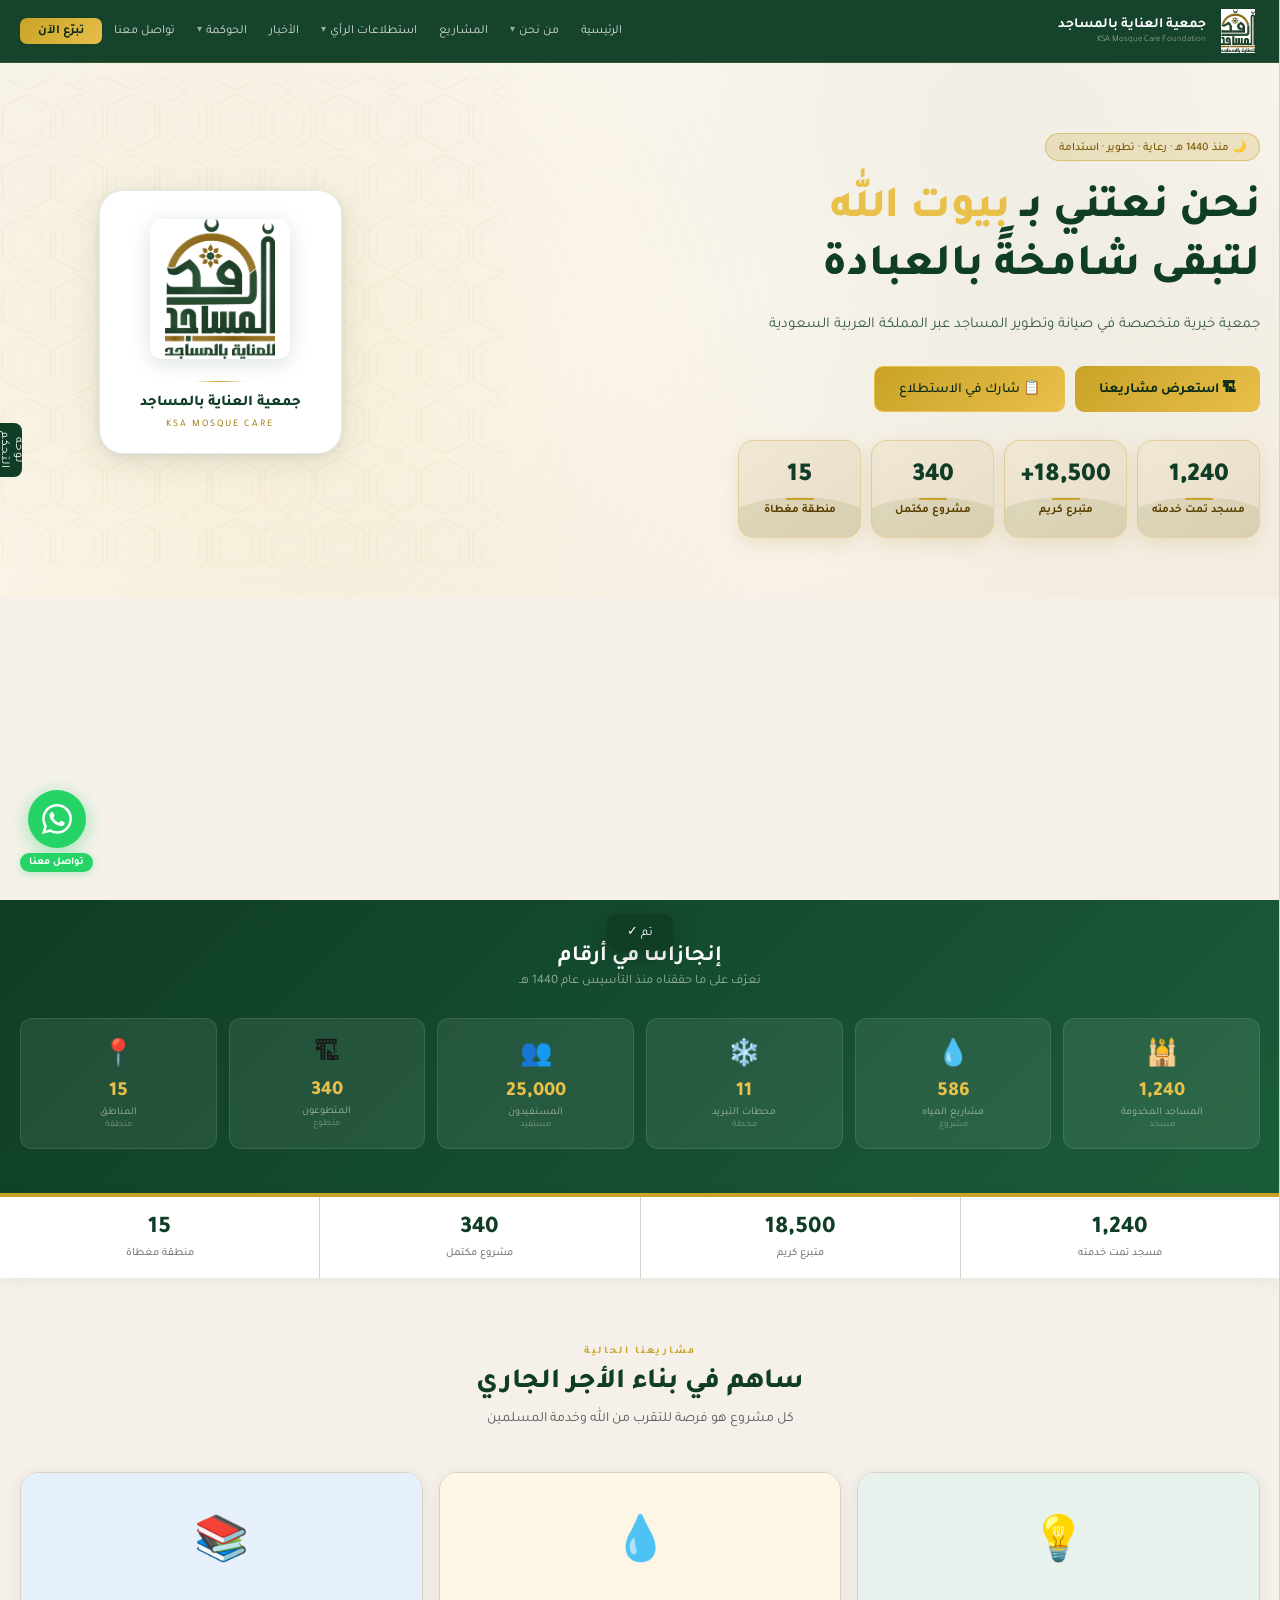
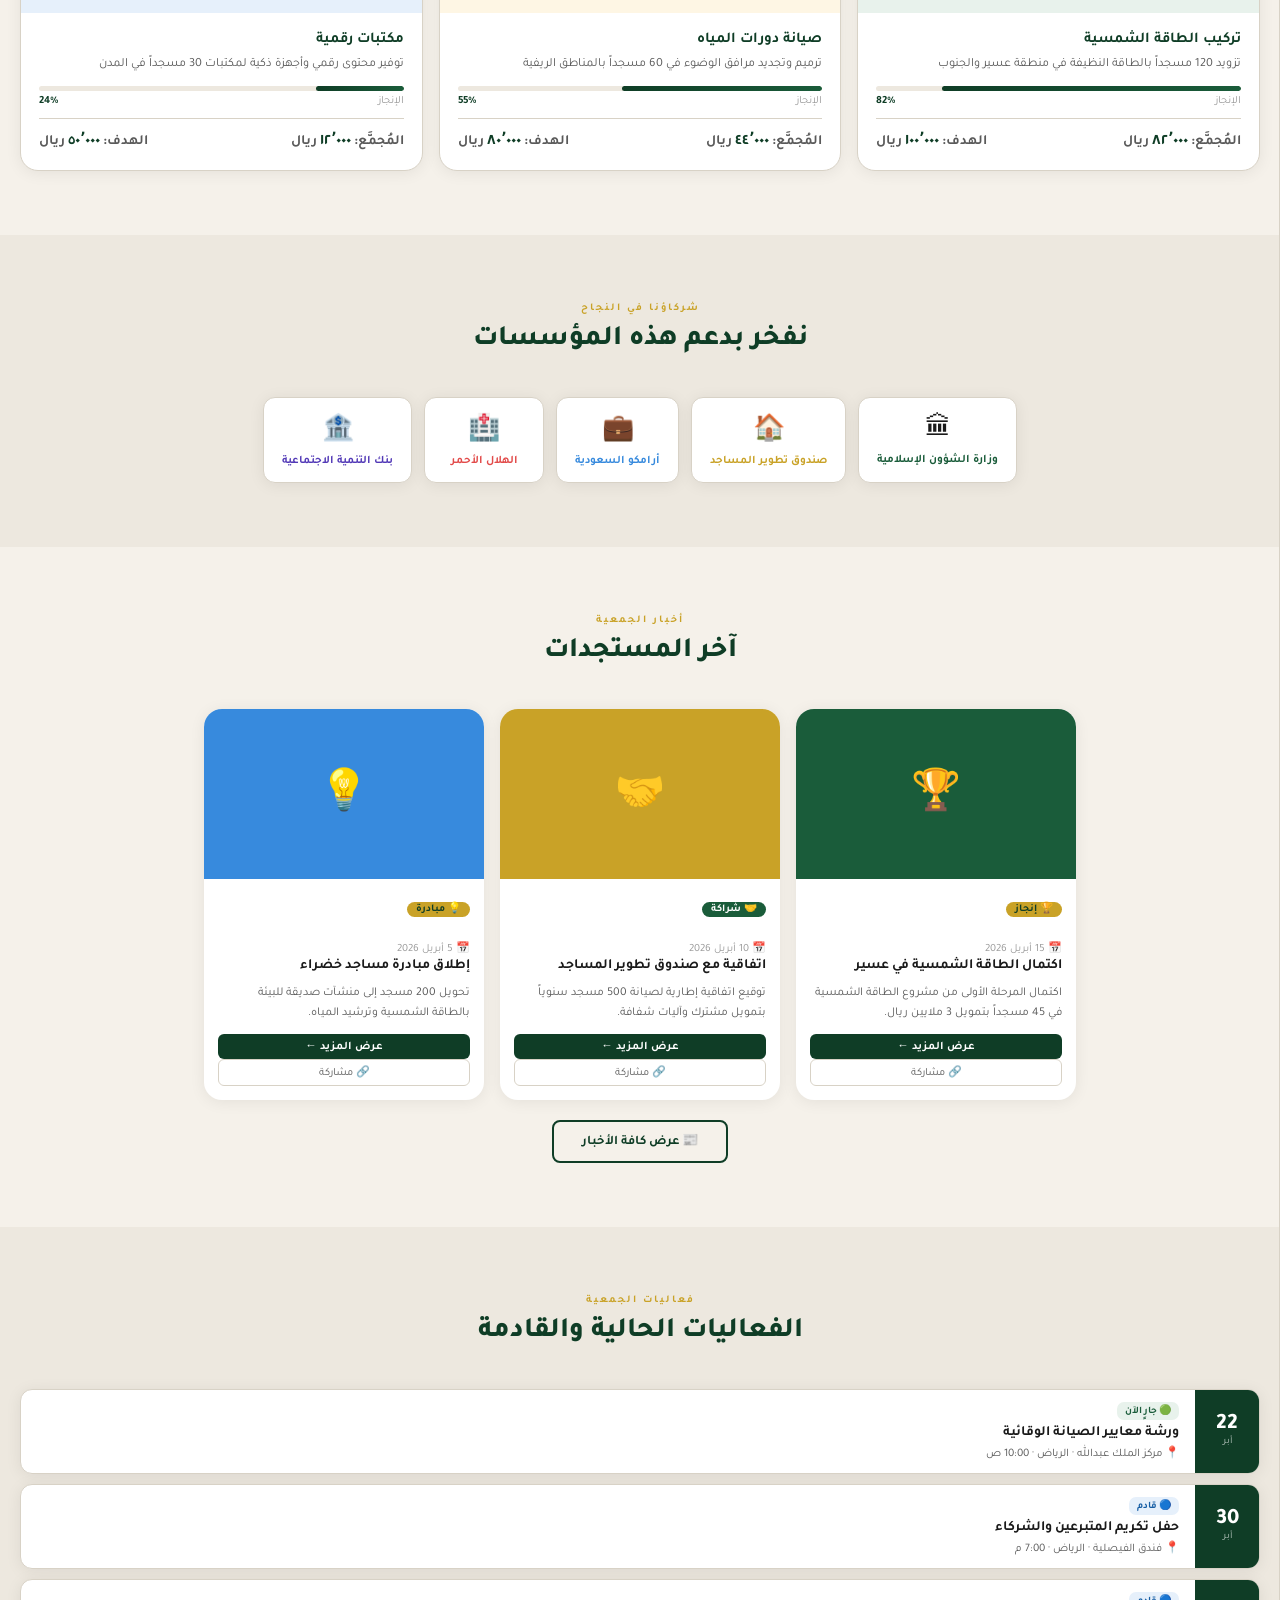
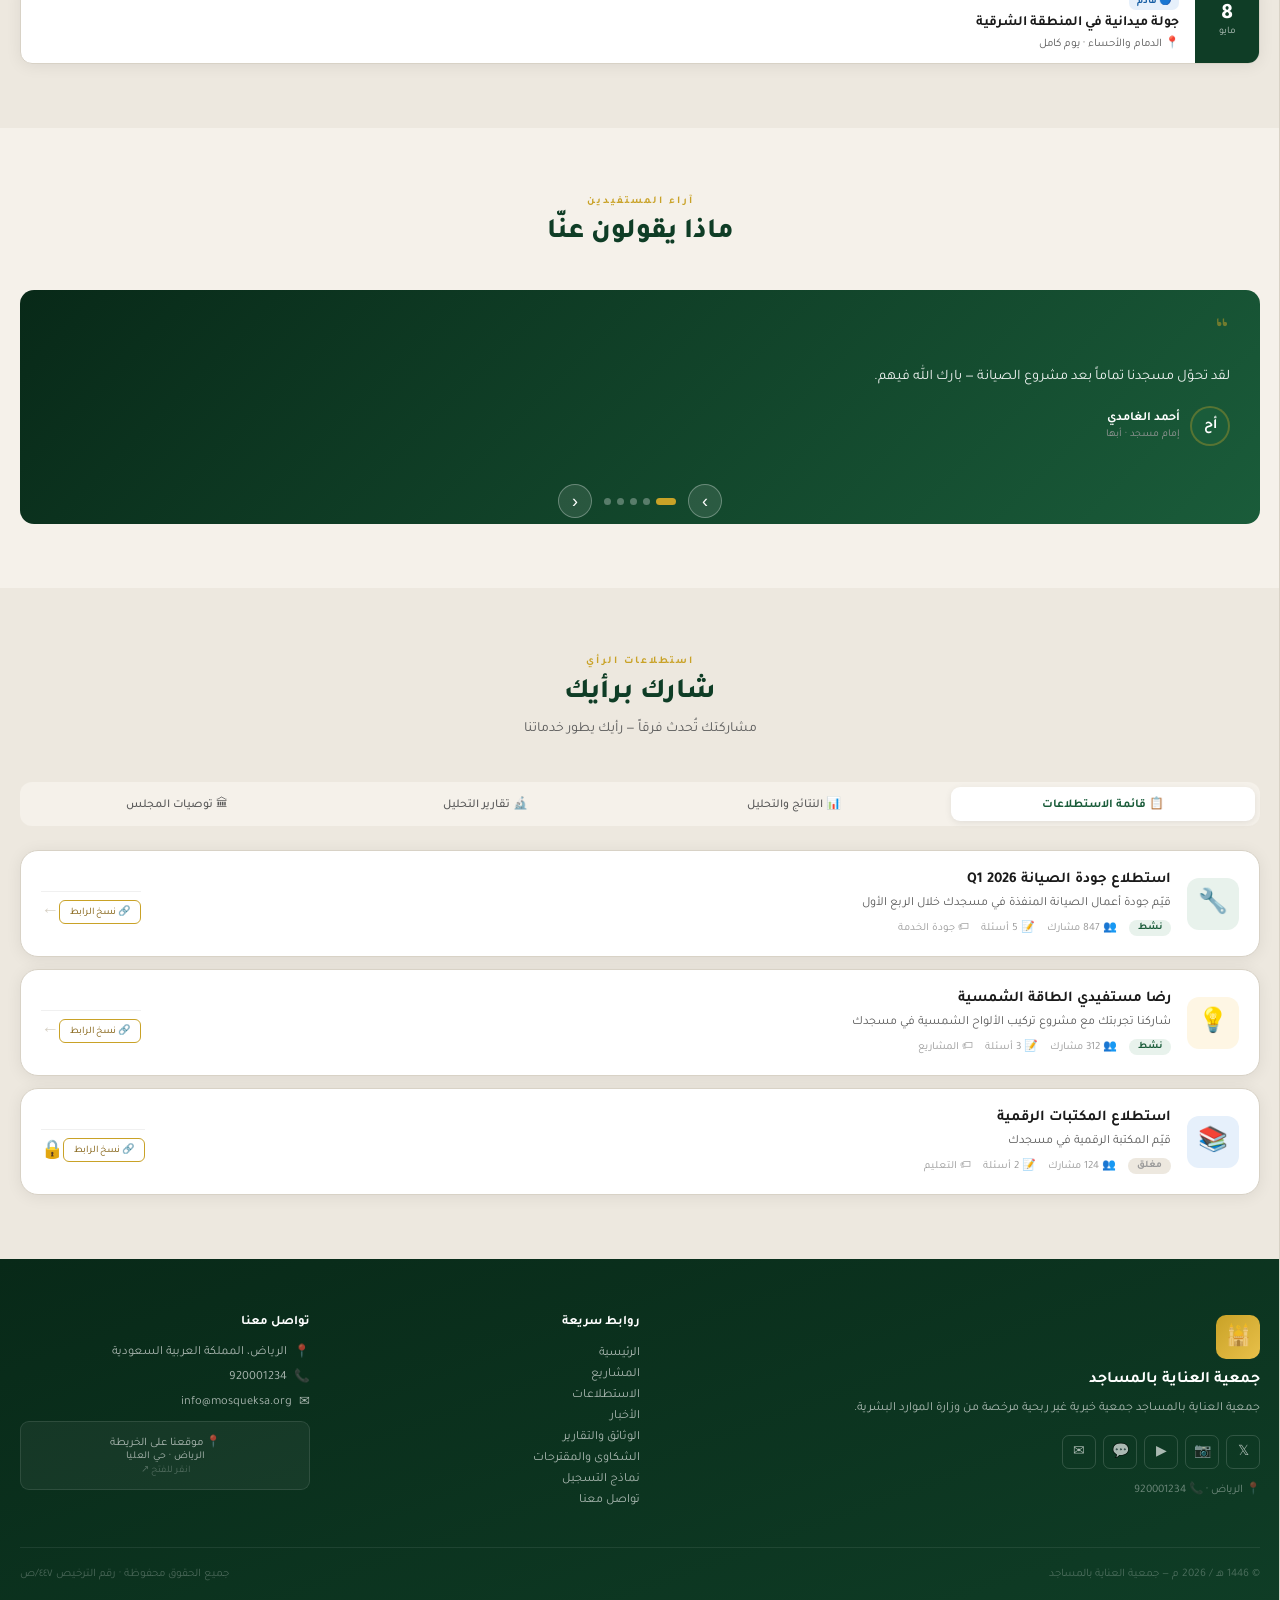
==== mosque_full.html @ e4aa3c00 "Import mosque website files Co-authored-by: x11q55-wq <x11q55-wq@users.noreply.github.com>" ====
<!DOCTYPE html>
<html lang="ar" dir="rtl">
<head>
<meta charset="UTF-8">
<meta name="viewport" content="width=device-width, initial-scale=1.0">
<title>جمعية العناية بالمساجد — KSA Mosque Care Foundation</title>

<!-- ══ Favicon ══ -->
<link rel="icon" type="image/svg+xml" href="data:image/svg+xml,<svg xmlns='http://www.w3.org/2000/svg' viewBox='0 0 100 100'><rect width='100' height='100' rx='20' fill='%230f3d26'/><text y='.9em' font-size='70' x='50%' text-anchor='middle'>🕌</text></svg>">
<link rel="apple-touch-icon" href="data:image/svg+xml,<svg xmlns='http://www.w3.org/2000/svg' viewBox='0 0 100 100'><rect width='100' height='100' rx='20' fill='%230f3d26'/><text y='.9em' font-size='70' x='50%' text-anchor='middle'>🕌</text></svg>">

<!-- ══ Open Graph (واتساب / تويتر / فيسبوك) ══ -->
<meta property="og:type"        content="website">
<meta property="og:site_name"   content="جمعية العناية بالمساجد">
<meta property="og:title"       content="جمعية العناية بالمساجد — KSA Mosque Care Foundation">
<meta property="og:description" content="جمعية خيرية متخصصة في صيانة وتطوير المساجد عبر المملكة العربية السعودية — منذ 1440 هـ">
<meta property="og:image"       content="https://mnassat.com/mosque/og-image.jpg">
<meta property="og:image:width"  content="1200">
<meta property="og:image:height" content="630">
<meta property="og:url"         content="https://mnassat.com/mosque/">
<meta property="og:locale"      content="ar_SA">

<!-- ══ Twitter Card ══ -->
<meta name="twitter:card"        content="summary_large_image">
<meta name="twitter:title"       content="جمعية العناية بالمساجد">
<meta name="twitter:description" content="جمعية خيرية متخصصة في صيانة وتطوير المساجد عبر المملكة العربية السعودية">
<meta name="twitter:image"       content="https://mnassat.com/mosque/og-image.jpg">

<!-- ══ WhatsApp specific ══ -->
<meta name="description" content="جمعية خيرية متخصصة في صيانة وتطوير المساجد عبر المملكة العربية السعودية — منذ 1440 هـ">

<link href="https://fonts.googleapis.com/css2?family=Tajawal:wght@300;400;500;700;800&display=swap" rel="stylesheet">
<style>
/* ═══════════════ VARIABLES ═══════════════ */
:root {
  --P:#0f3d26; --PL:#1a5c3a; --PM:#2d7a52; --PD:#082918;
  --A:#c9a227; --AL:#e8c04a; --AD:#8a6c10;
  --W:#fff; --BG:#f5f1ea; --BG2:#ede8df;
  --TX:#1a1a1a; --TXM:#5a5a5a; --TXL:#999;
  --BD:#d8d2c6;
  --SH:0 2px 16px rgba(0,0,0,.07);
  --SHL:0 6px 32px rgba(0,0,0,.12);
  --R:12px; --RL:18px;
}
/* ═══════════════ BASE ═══════════════ */
*{margin:0;padding:0;box-sizing:border-box;}
html{scroll-behavior:smooth;}
body{font-family:'Tajawal',sans-serif;background:var(--BG);color:var(--TX);direction:rtl;overflow-x:hidden;}
::-webkit-scrollbar{width:4px;}
::-webkit-scrollbar-thumb{background:var(--A);border-radius:2px;}

/* ═══════════════ SHELL ═══════════════ */
.shell{display:block;min-height:100vh;position:relative;}
/* شريط المشرف - لا يحجب شيئاً */
#admin-bar{position:relative;z-index:999;}
body.has-admin-bar .shell{height:calc(100vh - 36px);}
body.has-admin-bar .cms-panel{top:36px !important;}
body.has-admin-bar .cms-toggle{top:calc(50% + 18px);}
/* SITE PANEL */
.site-panel{width:100%;min-height:100vh;overflow-x:hidden;position:relative;}
/* CMS PANEL */
.cms-panel{
  width:0;
  position:absolute;right:0;top:0;bottom:0;
  z-index:800;
  background:var(--W);
  border-left:.5px solid var(--BD);
  display:flex;flex-direction:column;
  overflow:hidden;
  transition:width .3s;
  box-shadow:none;
}
.cms-panel.open{
  width:420px;
  box-shadow:-4px 0 20px rgba(0,0,0,.12);
}
.cms-panel.collapsed{width:0;overflow:hidden;}
/* Toggle button */
.cms-toggle{
  position:fixed;top:50%;left:420px;transform:translateY(-50%);
  width:22px;height:54px;
  background:var(--P);color:#fff;
  border:none;cursor:pointer;
  border-radius:0 8px 8px 0;
  display:flex;align-items:center;justify-content:center;
  font-size:12px;z-index:900;
  transition:left .3s;
  writing-mode:vertical-rl;
  font-family:'Tajawal',sans-serif;
  letter-spacing:1px;
}
.cms-toggle.collapsed{left:0;}

/* ═══════════════ CMS HEADER ═══════════════ */
.cms-hd{
  background:var(--P);padding:12px 14px;
  display:flex;align-items:center;justify-content:space-between;
  flex-shrink:0;
}
.cms-hd-title{color:#fff;font-size:13px;font-weight:700;display:flex;align-items:center;gap:8px;}
.cms-save-all{
  padding:5px 12px;background:var(--A);color:var(--PD);
  border:none;border-radius:6px;font-size:11px;font-weight:700;
  cursor:pointer;font-family:'Tajawal',sans-serif;
}

/* CMS TABS */
.cms-tabs{
  display:flex;flex-direction:column;
  width:140px;flex-shrink:0;
  background:#f0ede7;
  border-left:.5px solid var(--BD);
  overflow-y:auto;
}
.cms-tabs::-webkit-scrollbar{width:2px;}
.cms-tab{
  padding:9px 12px;font-size:11px;cursor:pointer;
  border:none;background:none;font-family:'Tajawal',sans-serif;
  color:var(--TXM);white-space:nowrap;
  border-right:3px solid transparent;border-bottom:.5px solid var(--BD);
  text-align:right;width:100%;transition:all .15s;
  display:block;
}
.cms-tab:last-child{border-bottom:none;}
.cms-tab.on{color:var(--PL);border-right-color:var(--PL);font-weight:600;background:rgba(26,92,58,.08);}
.cms-tab:hover:not(.on){background:rgba(0,0,0,.04);}
.cms-body{flex:1;overflow-y:auto;padding:12px;}
.cms-body::-webkit-scrollbar{width:3px;}

/* ═══════════════ CMS FORM ═══════════════ */
.fg{margin-bottom:8px;}
.fg label{font-size:9.5px;color:var(--TXM);display:block;margin-bottom:2px;font-weight:600;text-transform:uppercase;letter-spacing:.5px;}
.fg input[type=text],.fg input[type=number],.fg input[type=url],.fg select,.fg textarea{
  width:100%;padding:6px 9px;border-radius:6px;
  border:1px solid var(--BD);background:#fafaf8;
  color:var(--TX);font-size:11.5px;font-family:'Tajawal',sans-serif;
}
.fg textarea{min-height:52px;resize:vertical;}
.cr{display:flex;align-items:center;gap:6px;}
.cr input[type=color]{width:34px;height:26px;border-radius:5px;border:1px solid var(--BD);cursor:pointer;padding:2px;}
.cr span{font-size:10px;color:var(--TXM);}
.rr{display:flex;align-items:center;gap:6px;}
.rr input[type=range]{flex:1;}
.rv{font-size:11px;font-weight:600;min-width:34px;}
.dv{height:.5px;background:var(--BD);margin:8px 0;}
.sh{font-size:9px;font-weight:700;color:var(--TXM);text-transform:uppercase;letter-spacing:1.5px;margin:8px 0 5px;}
.prs{display:grid;grid-template-columns:repeat(4,1fr);gap:4px;margin-bottom:8px;}
.pr{height:22px;border-radius:5px;cursor:pointer;border:2px solid transparent;transition:all .14s;}
.pr:hover,.pr.sel{transform:scale(1.1);border-color:#333;}
.sbtn{width:100%;padding:8px;background:var(--PL);color:#fff;border:none;border-radius:6px;font-size:12px;cursor:pointer;font-family:'Tajawal',sans-serif;margin-top:6px;}
.sbtn:hover{background:var(--PM);}
.abtn{width:100%;padding:6px;background:none;border:.5px dashed var(--A);border-radius:6px;font-size:11px;color:var(--PL);cursor:pointer;font-family:'Tajawal',sans-serif;margin-top:3px;font-weight:600;}


.ibox-hd:hover{background:rgba(26,92,58,.05);}




.delbtn{font-size:9px;padding:2px 7px;border:.5px solid #e24b4a;border-radius:4px;background:none;color:#e24b4a;cursor:pointer;font-family:'Tajawal',sans-serif;}
.delbtn:hover{background:#e24b4a;color:#fff;}
.is{width:100%;padding:5px 7px;border-radius:4px;border:1px solid var(--BD);font-size:10.5px;font-family:'Tajawal',sans-serif;margin-bottom:4px;background:#fafaf8;color:var(--TX);}
.g2{display:grid;grid-template-columns:1fr 1fr;gap:5px;}
.g3{display:grid;grid-template-columns:1fr 1fr 1fr;gap:4px;}
.tr{display:flex;align-items:center;justify-content:space-between;padding:5px 0;border-bottom:.5px solid var(--BD);}
.tr:last-child{border-bottom:none;}
.tl{font-size:11px;}
.tog{width:34px;height:18px;background:var(--BD);border-radius:9px;position:relative;cursor:pointer;transition:background .2s;flex-shrink:0;}
.tog.on{background:var(--PL);}
.tog::after{content:'';position:absolute;top:2px;right:2px;width:14px;height:14px;background:#fff;border-radius:50%;transition:transform .18s;}
.tog.on::after{transform:translateX(-16px);}
.note{font-size:9.5px;color:var(--TXM);line-height:1.6;margin-bottom:6px;padding:6px;background:#f8f6f2;border-radius:5px;border-right:3px solid var(--A);}
.type-btns{display:flex;gap:3px;flex-wrap:wrap;margin-top:5px;}
.type-btn{padding:3px 9px;font-size:10px;border:.5px solid var(--BD);border-radius:9px;cursor:pointer;background:#fff;font-family:'Tajawal',sans-serif;transition:all .12s;}
.type-btn.on{background:var(--PL);color:#fff;border-color:var(--PL);}

/* ═══════════════ TOAST ═══════════════ */
.toast{position:fixed;bottom:20px;left:50%;transform:translateX(-50%) translateY(70px);background:var(--P);color:#fff;padding:9px 20px;border-radius:9px;font-size:12.5px;z-index:9999;transition:transform .25s;white-space:nowrap;box-shadow:0 6px 20px rgba(0,0,0,.2);}
.toast.show{transform:translateX(-50%) translateY(0);}

:root{
  --partner-logo-h: 40px;
}
.navbar{position:sticky;top:0;z-index:500;background:rgba(15,61,38,.97);backdrop-filter:blur(10px);border-bottom:1px solid rgba(201,162,39,.2);}
.nav-inner{max-width:100%;display:flex;align-items:center;justify-content:space-between;padding:0 20px;height:62px;}
.nav-logo{display:flex;align-items:center;gap:10px;text-decoration:none;cursor:pointer;}
.nav-logo-icon{width:36px;height:36px;border-radius:8px;background:linear-gradient(135deg,var(--A),var(--AL));display:flex;align-items:center;justify-content:center;font-size:18px;flex-shrink:0;}
.nav-logo-name{font-size:14px;font-weight:700;color:#fff;line-height:1.2;}
.nav-logo-sub{font-size:9px;opacity:.6;font-weight:300;color:#fff;}
.nav-links{display:flex;align-items:center;gap:2px;flex-wrap:nowrap;}
.nav-link{display:inline-flex;align-items:center;color:rgba(255,255,255,.8);font-size:12.5px;padding:6px 10px;border-radius:7px;border:none;background:none;cursor:pointer;font-family:'Tajawal',sans-serif;transition:all .2s;position:relative;white-space:nowrap;line-height:1;}
.nav-link:hover{background:rgba(0,0,0,.06);color:#111;}
.nav-link.has-dd{cursor:pointer;}
.dropdown{display:none;position:absolute;top:calc(100% + 4px);right:0;background:#fff;border-radius:10px;min-width:210px;padding:6px;box-shadow:0 8px 28px rgba(0,0,0,.2);z-index:3000;margin-top:0;}
.nav-link.has-dd:hover>.dropdown,.nav-link.has-dd.dd-open>.dropdown{display:block;}
.dropdown::before{content:'';position:absolute;top:-8px;right:0;left:0;height:8px;}
.dd-item{display:flex;align-items:center;gap:8px;padding:9px 12px;border-radius:7px;font-size:12.5px;color:var(--TX);cursor:pointer;border-bottom:.5px solid var(--BD);text-decoration:none;transition:background .13s;}
.dd-item:last-child{border-bottom:none;}
.dd-item:hover{background:var(--BG);color:var(--PL);}
.dd-icon{font-size:14px;width:18px;text-align:center;}
.dd-badge{font-size:9px;padding:1px 6px;border-radius:7px;background:var(--A);color:var(--PD);font-weight:700;margin-right:auto;}
.nav-don{background:linear-gradient(135deg,var(--A),var(--AL));color:var(--PD) !important;font-weight:700 !important;padding:7px 18px;border-radius:7px;}
.nav-don:hover{transform:translateY(-1px);box-shadow:0 4px 12px rgba(201,162,39,.35);}

/* ═══════════════ HERO ═══════════════ */
.hero{background:linear-gradient(160deg,#f9f5ee 0%,#fdf8f0 50%,#f3ece0 100%);padding:70px 20px 60px;position:relative;overflow:hidden;}
.hero::before{content:'';position:absolute;inset:0;background:radial-gradient(circle at 20% 60%,rgba(201,162,39,.12) 0%,transparent 50%),radial-gradient(circle at 80% 20%,rgba(15,61,38,.06) 0%,transparent 40%);}
.hero-inner{max-width:100%;display:grid;grid-template-columns:1fr 380px;gap:48px;align-items:center;position:relative;z-index:1;}
.hero-badge{display:inline-flex;align-items:center;gap:6px;background:rgba(201,162,39,.2);border:1px solid rgba(201,162,39,.5);color:#7a5a00;font-size:11.5px;padding:5px 13px;border-radius:18px;margin-bottom:20px;font-weight:500;}
.hero-title{font-size:clamp(28px,3.5vw,46px);line-height:1.3;color:#0f3d26;font-weight:800;margin-bottom:14px;}
.hero-title em{font-style:normal;color:var(--AL);}
.hero-sub{font-size:15px;line-height:1.8;color:rgba(15,61,38,.82);margin-bottom:28px;}
.hero-btns{display:flex;gap:10px;flex-wrap:wrap;}
.btn-primary{display:inline-flex;align-items:center;gap:7px;background:linear-gradient(135deg,var(--A),var(--AL));color:var(--PD);font-weight:700;font-size:14px;padding:12px 24px;border-radius:9px;border:none;cursor:pointer;font-family:'Tajawal',sans-serif;transition:all .22s;}
.btn-primary:hover{transform:translateY(-2px);box-shadow:0 6px 20px rgba(201,162,39,.35);}
.btn-outline{display:inline-flex;align-items:center;gap:7px;background:linear-gradient(135deg,var(--A),var(--AL));color:var(--PD);font-size:14px;padding:12px 24px;border-radius:9px;font-weight:500;border:1.5px solid var(--AL);cursor:pointer;font-family:'Tajawal',sans-serif;transition:all .22s;}
.btn-outline:hover{background:rgba(255,255,255,.1);}
.hero-stats{display:grid;grid-template-columns:repeat(4,1fr);gap:10px;margin-top:28px;}
.hero-stat{
  background:linear-gradient(145deg,#f0e8d5,#e8dcc8);
  border:1px solid rgba(201,162,39,.3);
  border-radius:16px;
  padding:20px 14px;
  text-align:center;
  box-shadow:0 6px 20px rgba(160,120,0,.15);
  position:relative;
  overflow:hidden;
  transition:box-shadow .25s,transform .25s;
}
.hero-stat:hover{
  transform:translateY(-3px);
  box-shadow:0 10px 28px rgba(160,120,0,.22);
}
.hero-stat::before{
  content:'';
  position:absolute;bottom:-10px;left:-10%;
  width:120%;height:50px;
  background:rgba(15,61,38,.06);
  border-radius:50%;
  animation:statWave 4s ease-in-out infinite;
}
.hero-stat::after{
  content:'';
  position:absolute;bottom:-10px;left:-10%;
  width:120%;height:50px;
  background:rgba(201,162,39,.07);
  border-radius:50%;
  animation:statWave 4s ease-in-out infinite;
  animation-delay:-2s;
}
@keyframes statWave{
  0%,100%{transform:translateY(0) scaleX(1);}
  50%{transform:translateY(-8px) scaleX(1.05);}
}
.hero-stat-val{font-size:26px;font-weight:900;color:#0f3d26;position:relative;z-index:1;}
.hero-stat-lbl{font-size:11.5px;color:#5a3e00;margin-top:4px;font-weight:700;position:relative;z-index:1;}
.hero-card{background:rgba(255,255,255,.07);border:1px solid rgba(255,255,255,.12);border-radius:16px;padding:22px;backdrop-filter:blur(6px);}
.hero-card-title{font-size:14px;font-weight:600;color:#fff;margin-bottom:14px;}
.prog-item{margin-bottom:14px;}
.prog-meta{display:flex;justify-content:space-between;margin-bottom:5px;}
.prog-name{font-size:12px;color:rgba(255,255,255,.8);}
.prog-pct{font-size:12px;color:var(--AL);font-weight:600;}
.proj-amounts{display:flex;justify-content:space-between;font-size:14px;font-weight:600;color:var(--TXM);margin-top:6px;padding-top:6px;border-top:1px solid var(--BD);}
.proj-amt{color:var(--P);font-weight:800;font-size:16px;unicode-bidi:plaintext;}
.proj-link-btn{display:block;margin-top:10px;padding:8px;background:var(--P);color:#fff;text-align:center;border-radius:7px;font-size:12px;font-weight:600;text-decoration:none;transition:background .2s;}
.proj-link-btn:hover{background:var(--PL);}
.prog-bar{height:5px;background:rgba(255,255,255,.1);border-radius:3px;overflow:hidden;}
.prog-fill{height:100%;border-radius:3px;background:linear-gradient(90deg,var(--A),var(--AL));transition:width 1.5s ease;}

/* ═══════════════ ACHIEV ═══════════════ */
.achiev{background:linear-gradient(135deg,var(--P),var(--PL));padding:44px 20px;}
.achiev-inner{max-width:100%;margin:0 auto;}
.achiev-hd{text-align:center;margin-bottom:28px;}
.achiev-title{font-size:22px;font-weight:700;color:#fff;}
.achiev-sub{font-size:13px;color:rgba(255,255,255,.55);margin-top:4px;}
.achiev-grid{display:flex;flex-wrap:wrap;gap:12px;justify-content:center;}
.achiev-item{background:rgba(255,255,255,.08);border:1px solid rgba(255,255,255,.1);border-radius:12px;padding:18px 14px;text-align:center;min-width:110px;flex:1;transition:all .25s;}
.achiev-item:hover{background:rgba(255,255,255,.13);transform:translateY(-2px);}
.achiev-icon{font-size:26px;margin-bottom:7px;}
.achiev-val{font-size:20px;font-weight:800;color:var(--AL);}
.achiev-lbl{font-size:10.5px;color:rgba(255,255,255,.55);margin-top:2px;}
.achiev-unit{font-size:9.5px;color:rgba(255,255,255,.35);}

/* ═══════════════ STATS BAR ═══════════════ */
.stats-bar{background:var(--W);border-top:4px solid var(--A);box-shadow:0 3px 16px rgba(0,0,0,.05);}
.stats-inner{display:flex;flex-wrap:wrap;}
.stat-item{flex:1;min-width:120px;padding:18px;text-align:center;border-left:.5px solid var(--BD);}
.stat-item:last-child{border-left:none;}
.stat-val{font-size:24px;font-weight:800;color:var(--P);}
.stat-lbl{font-size:11px;color:var(--TXM);margin-top:3px;}

/* ═══════════════ SECTION ═══════════════ */
.section{padding:64px 20px;}
.section-inner{max-width:100%;}
.section-hd{text-align:center;margin-bottom:40px;}
.section-tag{display:inline-block;font-size:10.5px;text-transform:uppercase;letter-spacing:2px;font-weight:600;color:var(--A);margin-bottom:8px;}
.section-title{font-size:28px;font-weight:800;color:var(--P);margin-bottom:8px;}
.section-sub{font-size:14px;color:var(--TXM);line-height:1.7;max-width:560px;margin:0 auto;}
.bg-alt{background:var(--BG2);}

/* ═══════════════ PROJECTS ═══════════════ */
.proj-flex{display:flex;gap:16px;flex-wrap:nowrap;}
.proj-flex .proj-card{flex:1;min-width:0;}
.proj-card{background:var(--W);border-radius:var(--RL);overflow:hidden;border:1px solid var(--BD);transition:all .3s;box-shadow:var(--SH);}
.proj-card:hover{transform:translateY(-3px);box-shadow:var(--SHL);}
.proj-img{height:140px;display:flex;align-items:center;justify-content:center;font-size:44px;}
.proj-body{padding:18px;}
.proj-title{font-size:15px;font-weight:700;color:var(--P);margin-bottom:5px;}
.proj-desc{font-size:12.5px;color:var(--TXM);line-height:1.6;margin-bottom:12px;}
.proj-bar-wrap{margin-bottom:8px;}
.proj-bar-track{height:5px;background:var(--BG2);border-radius:3px;overflow:hidden;}
.proj-bar-fill{height:100%;border-radius:3px;background:linear-gradient(90deg,var(--P),var(--PL));transition:width .8s ease;}
.proj-bar-meta{display:flex;justify-content:space-between;font-size:11px;color:var(--TXL);margin-top:4px;}
.proj-amounts{display:flex;justify-content:space-between;font-size:14px;font-weight:600;color:var(--TXM);padding-top:10px;margin-top:10px;border-top:1px solid var(--BD);}
.proj-amt{font-weight:700;color:var(--P);}

/* ═══════════════ PARTNERS ═══════════════ */
.partners-flex{display:flex;flex-wrap:wrap;gap:12px;justify-content:center;}
.partner-item{display:flex;flex-direction:column;align-items:center;gap:7px;padding:14px 18px;background:var(--W);border:1px solid var(--BD);border-radius:12px;min-width:120px;transition:all .22s;box-shadow:var(--SH);}
.partner-item:hover{border-color:var(--A);transform:translateY(-2px);box-shadow:0 5px 16px rgba(201,162,39,.14);}
.partner-icon{font-size:26px;}
.partner-name{font-size:11.5px;font-weight:600;text-align:center;}

/* ═══════════════ NEWS ═══════════════ */
.news-flex{display:flex;gap:16px;flex-wrap:nowrap;}
.news-flex .news-card{flex:1;min-width:0;}
.news-card{background:var(--W);border-radius:var(--RL);overflow:hidden;border:1px solid var(--BD);transition:all .3s;box-shadow:var(--SH);}
.news-card:hover{transform:translateY(-3px);box-shadow:var(--SHL);}
.news-img{height:130px;display:flex;align-items:center;justify-content:center;font-size:38px;position:relative;}
.news-cat{position:absolute;top:8px;right:8px;font-size:10px;padding:3px 9px;border-radius:9px;font-weight:700;}
.news-body{padding:16px;}
.news-date{font-size:11px;color:var(--TXL);margin-bottom:5px;}
.news-title{font-size:14px;font-weight:700;color:var(--TX);line-height:1.4;margin-bottom:6px;}
.news-excerpt{font-size:12px;color:var(--TXM);line-height:1.6;}

/* ═══════════════ EVENTS ═══════════════ */
.events-list{display:flex;flex-direction:column;gap:10px;}
.event-item{background:var(--W);border-radius:var(--R);border:1px solid var(--BD);display:flex;overflow:hidden;box-shadow:var(--SH);transition:all .22s;}
.event-item:hover{box-shadow:var(--SHL);}
.event-date{min-width:64px;display:flex;flex-direction:column;align-items:center;justify-content:center;padding:10px;background:var(--P);color:#fff;}
.event-day{font-size:22px;font-weight:800;line-height:1;}
.event-month{font-size:10px;opacity:.7;}
.event-body{padding:12px 16px;flex:1;}
.event-status{display:inline-block;font-size:10px;padding:2px 8px;border-radius:7px;font-weight:600;margin-bottom:5px;}
.st-live{background:#e8f2ec;color:var(--PL);}
.st-upcoming{background:#e6f0fb;color:#185fa5;}
.event-title{font-size:14px;font-weight:700;margin-bottom:3px;}
.event-meta{font-size:11.5px;color:var(--TXM);}

/* ═══════════════ TESTIMONIALS ═══════════════ */
/* ══ آراء المستفيدين — Fade Slider ══ */
.tst-outer{position:relative;border-radius:14px;background:linear-gradient(135deg,#082918,#1a5c3a);overflow:hidden;}
.tst-slider-wrap{position:relative;min-height:180px;}
.tst-slide{display:none;padding:28px 30px;direction:rtl;box-sizing:border-box;}
.tst-slide.on{display:block;}
.tst-quote-mark{font-size:44px;color:rgba(201,162,39,.5);line-height:1;margin-bottom:2px;}
.tst-quote-text{font-size:14.5px;color:rgba(255,255,255,.92);line-height:1.85;margin-bottom:16px;word-break:break-word;}
.tst-author-row{display:flex;align-items:center;gap:10px;}
.tst-av{width:40px;height:40px;border-radius:50%;display:flex;align-items:center;justify-content:center;font-size:14px;font-weight:700;color:#fff;flex-shrink:0;border:2px solid rgba(201,162,39,.35);}
.tst-name{font-size:13.5px;font-weight:600;color:#fff;}
.tst-role{font-size:11.5px;color:rgba(255,255,255,.55);margin-top:2px;}
.tst-nav{display:flex;align-items:center;justify-content:center;gap:12px;padding:10px 0 6px;}
.tst-nav-btn{width:34px;height:34px;border-radius:50%;border:1.5px solid rgba(255,255,255,.3);background:rgba(255,255,255,.1);color:#fff;font-size:18px;cursor:pointer;display:flex;align-items:center;justify-content:center;}
.tst-nav-btn:hover{background:rgba(255,255,255,.2);}
.tst-dots{display:flex;gap:6px;}
.tst-dot{width:7px;height:7px;border-radius:50%;background:rgba(255,255,255,.3);cursor:pointer;transition:all .25s;border:none;padding:0;}
.tst-dot.on{background:#c9a227;width:20px;border-radius:4px;}
@media(max-width:600px){.tst-slide{padding:18px 16px;}.tst-quote-text{font-size:13px;}}
/* للتوافق مع الكود القديم */
.tst-quote{font-size:12.5px;color:var(--TXM);line-height:1.8;}
.tst-author{display:flex;align-items:center;gap:9px;}
.tst-name{font-size:12.5px;font-weight:700;}
.tst-role{font-size:10.5px;color:var(--TXL);}

/* ═══════════════ NEWS ENHANCED ═══════════════ */
.news-grid-4{display:flex;flex-wrap:wrap;gap:16px;justify-content:center;}
@media(max-width:900px){.news-grid-4{display:flex;flex-wrap:wrap;gap:16px;justify-content:center;}}
@media(max-width:550px){.news-grid-4{display:flex;flex-wrap:wrap;gap:16px;justify-content:center;}}
.news-card-v2{background:var(--W);border-radius:var(--RL);overflow:hidden;box-shadow:var(--SH);cursor:pointer;transition:transform .2s;}
.news-card-v2:hover{transform:translateY(-3px);}
.news-img-v2{height:170px;width:100%;background:var(--PL);position:relative;overflow:hidden;}
.news-img-v2 img{width:100%;height:100%;object-fit:cover;}
.news-img-placeholder{height:170px;display:flex;align-items:center;justify-content:center;font-size:40px;}
.news-body-v2{padding:14px;}
.news-cat-v2{display:inline-block;padding:2px 10px;border-radius:12px;font-size:10.5px;font-weight:600;margin-bottom:8px;}
.news-title-v2{font-size:14px;font-weight:700;color:var(--TX);margin-bottom:6px;line-height:1.5;display:-webkit-box;-webkit-line-clamp:2;-webkit-box-orient:vertical;overflow:hidden;}
.news-excerpt-v2{font-size:12px;color:var(--TXM);line-height:1.7;display:-webkit-box;-webkit-line-clamp:3;-webkit-box-orient:vertical;overflow:hidden;}
.news-date-v2{font-size:11px;color:var(--TXL);margin-top:8px;}
.news-more-btn{display:inline-block;margin-top:10px;padding:5px 14px;background:var(--P);color:#fff;border-radius:6px;font-size:11.5px;font-weight:600;cursor:pointer;border:none;font-family:inherit;}
.news-show-all-wrap{text-align:center;margin-top:20px;}
.news-show-all-btn{padding:10px 28px;background:transparent;border:2px solid var(--P);color:var(--P);border-radius:8px;font-size:13px;font-weight:600;cursor:pointer;font-family:inherit;transition:all .2s;}
.news-show-all-btn:hover{background:var(--P);color:#fff;}
/* صفحة كافة الأخبار */
.all-news-page{display:none;position:fixed;inset:0;background:var(--BG);z-index:7000;overflow-y:auto;direction:rtl;}
.all-news-page.open{display:block;}
.all-news-header{background:var(--P);color:#fff;padding:16px 24px;display:flex;align-items:center;gap:12px;position:sticky;top:0;z-index:1;}
.all-news-grid{display:flex;flex-wrap:wrap;gap:16px;padding:24px;max-width:1100px;margin:0 auto;justify-content:center;}
.all-news-grid .news-card-v2{width:calc(33% - 12px);min-width:220px;flex:none;}
@media(max-width:800px){.all-news-grid{grid-template-columns:repeat(2,1fr);}}
@media(max-width:500px){.all-news-grid{grid-template-columns:1fr;}}
/* صفحة تفاصيل الخبر */
.news-detail-page{display:none;position:fixed;inset:0;background:var(--BG);z-index:7100;overflow-y:auto;direction:rtl;}
.news-detail-page.open{display:block;}
.news-detail-header{background:var(--P);color:#fff;padding:14px 24px;display:flex;align-items:center;gap:12px;position:sticky;top:0;z-index:1;}
.news-detail-inner{max-width:800px;margin:0 auto;padding:24px;}
.news-detail-hero{width:100%;max-height:400px;object-fit:cover;border-radius:12px;margin-bottom:20px;}
.news-detail-cat{display:inline-block;padding:3px 12px;border-radius:14px;font-size:12px;font-weight:600;margin-bottom:12px;}
.news-detail-title{font-size:24px;font-weight:800;color:var(--TX);margin-bottom:8px;line-height:1.4;}
.news-detail-date{font-size:12px;color:var(--TXL);margin-bottom:20px;}
.news-detail-body{font-size:15px;color:var(--TX);line-height:1.9;white-space:pre-wrap;}
.news-detail-gallery{display:grid;grid-template-columns:repeat(3,1fr);gap:10px;margin-top:24px;}
.news-detail-gallery img{width:100%;border-radius:8px;object-fit:cover;height:150px;}

/* ═══════════════ SURVEYS ═══════════════ */
.survey-tabs{display:flex;gap:4px;background:var(--BG);padding:5px;border-radius:12px;margin-bottom:24px;flex-wrap:wrap;}
.survey-tab{flex:1;min-width:100px;padding:9px 8px;text-align:center;font-size:12px;cursor:pointer;border-radius:9px;border:none;background:none;font-family:'Tajawal',sans-serif;color:var(--TXM);transition:all .14s;font-weight:500;}
.survey-tab.on{background:var(--W);color:var(--PL);font-weight:700;box-shadow:0 2px 7px rgba(0,0,0,.08);}
.survey-list-wrap{display:flex;flex-direction:column;gap:12px;}
.survey-card-pub{background:var(--W);border:1px solid var(--BD);border-radius:var(--RL);padding:20px;display:flex;align-items:center;gap:16px;transition:all .22s;box-shadow:var(--SH);cursor:pointer;}
.survey-card-pub:hover{border-color:var(--PL);transform:translateX(-2px);box-shadow:var(--SHL);}
.sv-icon-wrap{width:52px;height:52px;border-radius:12px;display:flex;align-items:center;justify-content:center;font-size:24px;flex-shrink:0;}
.sv-body{flex:1;}
.sv-title{font-size:15px;font-weight:700;margin-bottom:4px;}
.sv-desc{font-size:12.5px;color:var(--TXM);line-height:1.6;}
.sv-meta{display:flex;gap:12px;margin-top:7px;font-size:11px;color:var(--TXL);flex-wrap:wrap;}
.sv-status{display:inline-block;padding:2px 9px;border-radius:9px;font-size:10px;font-weight:700;}
.st-open{background:#e8f2ec;color:var(--PL);}
.st-closed{background:var(--BG2);color:var(--TXL);}
.sv-arrow{font-size:18px;color:var(--BD);}

/* RESULTS */
.kpi-row{display:grid;grid-template-columns:repeat(4,1fr);gap:12px;margin-bottom:20px;}
.kpi{background:var(--W);border:.5px solid var(--BD);border-radius:var(--R);padding:14px;border-right:3px solid var(--P);box-shadow:var(--SH);}
.kpi.a{border-right-color:var(--A);}
.kpi.b{border-right-color:#378ADD;}
.kpi.r{border-right-color:#e24b4a;}
.kpi-lbl{font-size:10.5px;color:var(--TXM);margin-bottom:4px;}
.kpi-val{font-size:22px;font-weight:800;}
.kpi-sub{font-size:10px;color:var(--TXL);margin-top:2px;}
.res-card{background:var(--W);border:.5px solid var(--BD);border-radius:var(--RL);padding:20px;margin-bottom:14px;box-shadow:var(--SH);}
.res-q{font-size:14px;font-weight:700;margin-bottom:14px;}
.bar-row{display:flex;align-items:center;gap:8px;margin-bottom:8px;}
.bar-lbl{font-size:11.5px;color:var(--TXM);width:90px;text-align:right;flex-shrink:0;}
.bar-track{flex:1;height:20px;background:var(--BG2);border-radius:4px;overflow:hidden;}
.bar-fill{height:100%;border-radius:4px;display:flex;align-items:center;padding:0 7px;font-size:10.5px;font-weight:700;color:#fff;transition:width 1.2s ease;}
.bar-cnt{font-size:11px;color:var(--TXL);width:40px;flex-shrink:0;}
.insight{background:#e8f2ec;border:.5px solid #a5d6b7;border-radius:9px;padding:11px 14px;margin-top:10px;}
.insight-title{font-size:10.5px;font-weight:700;color:var(--PL);margin-bottom:3px;}
.insight-txt{font-size:12.5px;color:#2d5a3d;line-height:1.7;}

/* ANALYSIS */
.analysis-card{background:var(--W);border:.5px solid var(--BD);border-radius:var(--RL);padding:22px;margin-bottom:14px;box-shadow:var(--SH);}
.ac-title{font-size:16px;font-weight:700;color:var(--P);margin-bottom:4px;}
.ac-meta{font-size:11.5px;color:var(--TXL);margin-bottom:10px;}
.ac-text{font-size:13px;color:var(--TXM);line-height:1.8;margin-bottom:14px;}
.pdf-row{display:flex;align-items:center;gap:10px;padding:10px 12px;background:var(--BG);border-radius:8px;border:.5px solid var(--BD);margin-bottom:6px;cursor:pointer;transition:all .18s;}
.pdf-row:hover{border-color:var(--PL);background:var(--BG2);}
.pdf-icon{font-size:22px;}
.pdf-info{flex:1;}
.pdf-name{font-size:12px;font-weight:600;}
.pdf-size{font-size:10.5px;color:var(--TXL);margin-top:1px;}
.pdf-btns{display:flex;gap:5px;}
.pdf-btn{padding:5px 12px;border-radius:6px;border:none;cursor:pointer;font-size:11px;font-family:'Tajawal',sans-serif;}
.pdf-prev{background:var(--BG2);color:var(--TXM);}
.pdf-dl{background:var(--PL);color:#fff;}
.pdf-dl:hover{background:var(--P);}

/* BOARD */
.dec-card{background:var(--W);border:.5px solid var(--BD);border-radius:var(--RL);padding:20px;margin-bottom:12px;box-shadow:var(--SH);border-right:4px solid transparent;}
.dec-card.rec{border-right-color:var(--PL);}
.dec-card.dec{border-right-color:var(--A);}
.dec-card.act{border-right-color:#378ADD;}
.dec-type{display:inline-block;font-size:10px;padding:2px 9px;border-radius:8px;font-weight:700;margin-bottom:8px;}
.dec-type.rec{background:#e8f2ec;color:var(--PL);}
.dec-type.dec{background:#fef6e4;color:#92400e;}
.dec-type.act{background:#e6f0fb;color:#185fa5;}
.dec-title{font-size:15px;font-weight:700;margin-bottom:5px;}
.dec-meta{font-size:11px;color:var(--TXL);margin-bottom:8px;}
.dec-body{font-size:13px;color:var(--TXM);line-height:1.8;}

/* ═══════════════ REGISTRATION FORMS ═══════════════ */
.reg-form-page{display:none;position:fixed;inset:0;background:var(--BG);z-index:6500;overflow-y:auto;direction:rtl;}
.reg-form-page.open{display:block;}
.reg-form-header{background:var(--P);color:#fff;padding:14px 24px;display:flex;align-items:center;gap:12px;position:sticky;top:0;}
.reg-forms-list{display:grid;grid-template-columns:repeat(3,1fr);gap:16px;padding:24px;max-width:1000px;margin:0 auto;}
@media(max-width:700px){.reg-forms-list{grid-template-columns:1fr;}}
.reg-form-card{background:var(--W);border-radius:var(--RL);padding:20px;box-shadow:var(--SH);cursor:pointer;transition:transform .2s;text-align:center;}
.reg-form-card:hover{transform:translateY(-2px);}
.reg-form-icon{font-size:36px;margin-bottom:8px;}
.reg-form-title{font-size:15px;font-weight:700;color:var(--P);margin-bottom:4px;}
.reg-form-desc{font-size:12px;color:var(--TXM);}
.reg-form-open-btn{margin-top:12px;padding:8px 20px;background:var(--P);color:#fff;border:none;border-radius:7px;font-size:12px;font-weight:600;cursor:pointer;font-family:inherit;}
/* نموذج التسجيل الفعلي */
.reg-form-wrap{max-width:600px;margin:0 auto;padding:24px;}
.reg-form-wrap h2{font-size:20px;font-weight:700;color:var(--P);margin-bottom:20px;}
.reg-field{margin-bottom:16px;}
.reg-field label{display:block;font-size:13px;font-weight:500;color:var(--TX);margin-bottom:5px;}
.reg-field .req{color:#e24b4a;margin-right:2px;}
.reg-field input,.reg-field select,.reg-field textarea{width:100%;padding:10px 12px;border:1.5px solid var(--BD);border-radius:8px;font-size:13px;font-family:inherit;color:var(--TX);background:var(--W);}
.reg-field input:focus,.reg-field select:focus,.reg-field textarea:focus{outline:none;border-color:var(--P);}
.reg-submit-btn{width:100%;padding:13px;background:var(--P);color:#fff;border:none;border-radius:8px;font-size:14px;font-weight:700;cursor:pointer;font-family:inherit;margin-top:8px;}
.reg-submit-btn:hover{background:var(--PL);}

/* ═══════════════ MODAL ═══════════════ */
.modal-ov{position:fixed;inset:0;z-index:2000;background:rgba(0,0,0,.55);backdrop-filter:blur(5px);display:flex;align-items:center;justify-content:center;padding:16px;opacity:0;pointer-events:none;transition:opacity .24s;}
.modal-ov.open{opacity:1;pointer-events:all;}
.modal{background:var(--W);border-radius:18px;max-width:620px;width:100%;max-height:88vh;overflow-y:auto;box-shadow:0 16px 50px rgba(0,0,0,.22);transform:translateY(16px);transition:transform .24s;}
.modal-ov.open .modal{transform:translateY(0);}
.modal::-webkit-scrollbar{width:3px;}
.modal-hd{background:linear-gradient(135deg,var(--P),var(--PL));padding:24px;color:#fff;position:sticky;top:0;z-index:1;}
.modal-tag{font-size:10.5px;opacity:.65;margin-bottom:5px;}
.modal-title{font-size:18px;font-weight:700;}
.modal-desc{font-size:12.5px;opacity:.72;margin-top:5px;line-height:1.6;}
.modal-close{position:absolute;top:14px;left:14px;width:30px;height:30px;border-radius:50%;background:rgba(255,255,255,.15);border:none;color:#fff;cursor:pointer;font-size:15px;display:flex;align-items:center;justify-content:center;}
.modal-close:hover{background:rgba(255,255,255,.25);}
.modal-body{padding:24px;}
.q-block{background:var(--BG);border:.5px solid var(--BD);border-radius:10px;padding:18px;margin-bottom:12px;}
.q-lbl{font-size:10.5px;color:var(--A);font-weight:700;text-transform:uppercase;letter-spacing:1px;margin-bottom:7px;}
.q-txt{font-size:14.5px;font-weight:600;margin-bottom:14px;line-height:1.5;}
.q-req{color:#e24b4a;}
.lik-row{display:flex;gap:6px;flex-wrap:wrap;}
.lik-opt{flex:1;min-width:60px;padding:9px 4px;text-align:center;border:1.5px solid var(--BD);border-radius:9px;font-size:12px;cursor:pointer;background:var(--W);transition:all .14s;font-family:'Tajawal',sans-serif;}
.lik-opt:hover{border-color:var(--PL);}
.lik-opt.sel{background:var(--PL);color:#fff;border-color:var(--PL);}
.rad-row{display:flex;gap:6px;flex-wrap:wrap;}
.rad-opt{padding:8px 16px;border:1.5px solid var(--BD);border-radius:18px;font-size:13px;cursor:pointer;background:var(--W);font-family:'Tajawal',sans-serif;transition:all .14s;}
.rad-opt:hover{border-color:var(--PL);}
.rad-opt.sel{background:var(--PL);color:#fff;border-color:var(--PL);}
.q-select{width:100%;padding:10px 13px;border-radius:9px;border:1.5px solid var(--BD);font-size:13px;font-family:'Tajawal',sans-serif;background:var(--W);}
.q-textarea{width:100%;padding:10px 13px;border-radius:9px;border:1.5px solid var(--BD);font-size:13px;font-family:'Tajawal',sans-serif;min-height:84px;resize:vertical;}
.submit-btn{width:100%;padding:14px;border-radius:11px;background:linear-gradient(135deg,var(--P),var(--PL));color:#fff;border:none;font-size:15px;font-weight:700;cursor:pointer;font-family:'Tajawal',sans-serif;margin-top:6px;}
.submit-btn:hover{opacity:.92;}
.success-box{text-align:center;padding:36px 16px;}
.success-icon{font-size:52px;margin-bottom:14px;}
.success-title{font-size:20px;font-weight:700;color:var(--PL);margin-bottom:7px;}
.success-sub{font-size:13.5px;color:var(--TXM);line-height:1.7;}

/* ═══════════════ FOOTER ═══════════════ */
.footer{background:linear-gradient(160deg,var(--PD),var(--P));padding:56px 20px 28px;color:rgba(255,255,255,.65);}
.footer-grid{display:grid;grid-template-columns:2fr 1fr 1fr;gap:40px;margin-bottom:36px;}
.ft-brand-icon{width:44px;height:44px;border-radius:10px;background:linear-gradient(135deg,var(--A),var(--AL));display:flex;align-items:center;justify-content:center;font-size:20px;margin-bottom:12px;}
.ft-brand-name{font-size:16px;font-weight:700;color:#fff;margin-bottom:7px;}
.ft-about{font-size:12.5px;line-height:1.9;}
.ft-socials{display:flex;gap:7px;margin-top:14px;}
.ft-soc{width:34px;height:34px;border-radius:7px;border:.5px solid rgba(255,255,255,.15);display:flex;align-items:center;justify-content:center;font-size:14px;cursor:pointer;transition:all .18s;}
.ft-soc:hover{background:rgba(255,255,255,.1);}
.ft-col-title{font-size:13px;font-weight:700;color:#fff;margin-bottom:12px;}
.ft-link{display:block;font-size:12.5px;padding:3px 0;cursor:pointer;transition:color .14s;}
.ft-link:hover{color:var(--AL);}
.ft-contact{font-size:12.5px;margin-bottom:7px;display:flex;align-items:center;gap:7px;}
.ft-map{background:rgba(255,255,255,.05);border:.5px solid rgba(255,255,255,.1);border-radius:9px;padding:12px;font-size:11.5px;text-align:center;cursor:pointer;margin-top:10px;transition:all .18s;}
.ft-map:hover{background:rgba(255,255,255,.09);color:var(--AL);}
.footer-bottom{border-top:.5px solid rgba(255,255,255,.08);padding-top:20px;display:flex;justify-content:space-between;font-size:11.5px;color:rgba(255,255,255,.25);flex-wrap:wrap;gap:8px;}

/* ═══════════════ RESPONSIVE ═══════════════ */
@media(max-width:1100px){
  .cms-panel{width:360px;}
  .cms-toggle{left:360px;}
  .cms-panel.collapsed ~ .cms-toggle{left:0;}
}
@media(max-width:900px){
  .hero-inner{grid-template-columns:1fr;}
  .hero-card{display:none;}
  .kpi-row{grid-template-columns:1fr 1fr;}
  .footer-grid{grid-template-columns:1fr;gap:24px;}
}
@media(max-width:700px){
  .cms-panel{width:260px;position:fixed;right:0;top:0;bottom:0;z-index:800;box-shadow:-4px 0 20px rgba(0,0,0,.2);}
  .cms-panel.collapsed{width:0;}
  .cms-toggle{left:260px;}
  .cms-panel.collapsed ~ .cms-toggle{left:0;}
  .nav-links{gap:1px;overflow-x:auto;}
  .nav-link{font-size:11px;padding:5px 7px;}
  .proj-flex,.news-flex{flex-direction:column;}
  .kpi-row{grid-template-columns:1fr 1fr;}
  .survey-tabs{gap:3px;}
  .survey-tab{font-size:11px;padding:7px 5px;}
}
@media(max-width:500px){
  .nav-links{display:none;}
  .kpi-row{grid-template-columns:1fr 1fr;}
  .hero-stats{grid-template-columns:1fr 1fr;}
}


/* زر رابط المشروع */
.proj-link-btn{
  display:block;margin-top:10px;padding:8px 14px;
  background:linear-gradient(135deg,var(--P),var(--PL));
  color:#fff;border-radius:8px;text-align:center;
  font-size:12.5px;font-weight:600;text-decoration:none;
  transition:all .2s;
}
.proj-link-btn:hover{transform:translateY(-1px);box-shadow:0 4px 12px rgba(15,61,38,.25);}
/* ══════════ أيقونة واتساب العائمة ══════════ */
.wa-float{
  position:fixed;bottom:28px;left:20px;
  display:flex;flex-direction:column;align-items:center;gap:5px;
  z-index:8000;cursor:pointer;
  transition:transform .2s;
}
.wa-float:hover{transform:scale(1.08);}
.wa-btn{
  width:58px;height:58px;
  background:#25d366;border-radius:50%;
  display:flex;align-items:center;justify-content:center;
  box-shadow:0 4px 18px rgba(37,211,102,.45);
  font-size:30px;
  animation:wa-pulse 2.5s infinite;
}
.wa-label{
  background:#25d366;color:#fff;
  font-size:10.5px;font-weight:600;
  padding:3px 9px;border-radius:12px;
  font-family:'Tajawal',sans-serif;
  white-space:nowrap;
  box-shadow:0 2px 8px rgba(37,211,102,.3);
}
@keyframes wa-pulse{
  0%,100%{box-shadow:0 4px 18px rgba(37,211,102,.45);}
  50%{box-shadow:0 4px 28px rgba(37,211,102,.75);}
}
@media(max-width:600px){
  .wa-float{bottom:20px;left:14px;}
  .wa-btn{width:52px;height:52px;font-size:26px;}
}

.custom-page-overlay{display:none;position:fixed;inset:0;background:var(--BG);z-index:6800;overflow-y:auto;direction:rtl;}
.custom-page-overlay.open{display:block;}
.custom-page-hdr{background:var(--P);color:#fff;padding:14px 24px;display:flex;align-items:center;gap:12px;position:sticky;top:0;}
.custom-page-body{max-width:860px;margin:0 auto;padding:28px 24px;}
.custom-page-title{font-size:26px;font-weight:800;color:var(--P);margin-bottom:16px;}
.custom-page-intro{font-size:14px;color:var(--TXM);line-height:1.8;margin-bottom:20px;padding-bottom:14px;border-bottom:1px solid var(--BD);}
.cp-block{margin-bottom:18px;}
.cp-block-text{font-size:14.5px;color:var(--TX);line-height:1.9;white-space:pre-wrap;}
.cp-block-img{width:100%;border-radius:10px;max-height:420px;object-fit:cover;}
.cp-block-pdf-item{display:flex;align-items:center;gap:12px;padding:14px;background:var(--W);border:1px solid var(--BD);border-radius:10px;cursor:pointer;margin-bottom:8px;}
.cp-block-pdf-item:hover{box-shadow:0 4px 12px rgba(0,0,0,.08);}
/* ═══════════════════════════════════════════════════
   لوحة التحكم الاحترافية — Professional Admin Panel
   ═══════════════════════════════════════════════════ */
.cms-standalone{
  display:none;position:fixed;inset:0;
  background:#f0f2f5;z-index:9500;
  direction:rtl;overflow:hidden;
  font-family:'Tajawal',sans-serif;
}
.cms-standalone.open{display:flex;flex-direction:column;}

/* ── Top Header Bar ── */
.adm-header{
  height:56px;flex-shrink:0;
  background:#0f3d26;
  display:flex;align-items:center;
  padding:0 20px;gap:16px;
  box-shadow:0 2px 8px rgba(0,0,0,.25);
  position:relative;z-index:10;
}
.adm-logo{
  display:flex;align-items:center;gap:10px;
  text-decoration:none;
}
.adm-logo-icon{
  width:36px;height:36px;
  background:rgba(201,162,39,.25);
  border-radius:9px;
  display:flex;align-items:center;justify-content:center;
  font-size:18px;flex-shrink:0;
}
.adm-logo-text{color:#fff;font-size:14px;font-weight:700;line-height:1.2;}
.adm-logo-sub{color:rgba(255,255,255,.5);font-size:10px;font-weight:400;}
.adm-header-spacer{flex:1;}
.adm-header-btn{
  height:34px;padding:0 14px;
  border:none;border-radius:7px;
  cursor:pointer;font-family:'Tajawal',sans-serif;
  font-size:12.5px;font-weight:600;
  display:flex;align-items:center;gap:6px;
  transition:all .18s;
}
.adm-save-btn{background:#c9a227;color:#0f3d26;}
.adm-save-btn:hover{background:#e8c04a;}
.adm-close-btn{background:rgba(255,255,255,.1);color:#fff;border:1px solid rgba(255,255,255,.15);}
.adm-close-btn:hover{background:rgba(255,255,255,.18);}
.adm-badge{
  background:rgba(255,255,255,.12);color:rgba(255,255,255,.7);
  padding:3px 10px;border-radius:20px;font-size:11px;
}

/* ── Layout ── */
.adm-body{display:flex;flex:1;overflow:hidden;}

/* ── Sidebar ── */
.adm-sidebar{
  width:220px;flex-shrink:0;
  background:#fff;
  border-left:1px solid #e5e7eb;
  overflow-y:auto;
  display:flex;flex-direction:column;
}
.adm-sidebar::-webkit-scrollbar{width:3px;}
.adm-sidebar::-webkit-scrollbar-thumb{background:#d1d5db;border-radius:3px;}
.adm-menu-section{padding:16px 14px 6px;font-size:10px;font-weight:600;color:#9ca3af;letter-spacing:.8px;text-transform:uppercase;}
.adm-menu-item{
  display:flex;align-items:center;gap:10px;
  padding:9px 16px;
  cursor:pointer;
  border:none;background:none;width:100%;text-align:right;
  font-family:'Tajawal',sans-serif;font-size:13px;
  color:#374151;border-radius:0;
  transition:all .15s;
  position:relative;
}
.adm-menu-item:hover{background:#f9fafb;color:#0f3d26;}
.adm-menu-item.on{
  background:#e8f2ec;color:#0f3d26;font-weight:700;
}
.adm-menu-item.on::before{
  content:'';position:absolute;right:0;top:4px;bottom:4px;
  width:3px;background:#0f3d26;border-radius:3px 0 0 3px;
}
.adm-menu-icon{
  width:32px;height:32px;border-radius:8px;
  display:flex;align-items:center;justify-content:center;
  font-size:15px;flex-shrink:0;
  background:#f3f4f6;
}
.adm-menu-item.on .adm-menu-icon{background:#c9e8d4;}
.adm-menu-label{flex:1;}
.adm-menu-divider{height:1px;background:#f3f4f6;margin:6px 0;}

/* ── Content Area ── */
.adm-content{
  flex:1;overflow-y:auto;
  padding:24px 28px;
  background:#f0f2f5;
}
.adm-content::-webkit-scrollbar{width:4px;}
.adm-content::-webkit-scrollbar-thumb{background:#d1d5db;border-radius:4px;}

/* ── Page Header ── */
.adm-page-hdr{
  display:flex;align-items:center;justify-content:space-between;
  margin-bottom:20px;flex-wrap:wrap;gap:12px;
}
.adm-page-title{font-size:20px;font-weight:700;color:#111827;}
.adm-page-sub{font-size:12.5px;color:#6b7280;margin-top:2px;}
.adm-page-actions{display:flex;gap:8px;}

/* ── Cards ── */
.adm-card{
  background:#fff;border-radius:12px;
  padding:20px;margin-bottom:16px;
  box-shadow:0 1px 3px rgba(0,0,0,.06);
  border:1px solid #f3f4f6;
}
.adm-card-title{
  font-size:13px;font-weight:600;color:#374151;
  margin-bottom:14px;padding-bottom:10px;
  border-bottom:1px solid #f3f4f6;
  display:flex;align-items:center;gap:8px;
}
.adm-card-title span{font-size:16px;}

/* ── Stats Row ── */
.adm-stats-row{
  display:grid;grid-template-columns:repeat(4,1fr);gap:14px;
  margin-bottom:20px;
}
@media(max-width:900px){.adm-stats-row{grid-template-columns:repeat(2,1fr);}}
.adm-stat-card{
  background:#fff;border-radius:12px;padding:16px 18px;
  box-shadow:0 1px 3px rgba(0,0,0,.06);
  border:1px solid #f3f4f6;
}
.adm-stat-val{font-size:26px;font-weight:800;color:#111827;line-height:1;}
.adm-stat-lbl{font-size:12px;color:#6b7280;margin-top:5px;}
.adm-stat-icon{font-size:22px;float:left;opacity:.7;}

/* ── Form Elements ── */
.adm-field{margin-bottom:14px;}
.adm-field label{
  display:block;font-size:12.5px;font-weight:500;
  color:#374151;margin-bottom:5px;
}
.adm-field input,.adm-field textarea,.adm-field select{
  width:100%;padding:9px 12px;
  border:1.5px solid #e5e7eb;border-radius:8px;
  font-size:13px;font-family:'Tajawal',sans-serif;
  color:#111827;background:#fff;
  transition:border .15s;box-sizing:border-box;
}
.adm-field input:focus,.adm-field textarea:focus,.adm-field select:focus{
  outline:none;border-color:#0f3d26;
}
.adm-field textarea{min-height:80px;resize:vertical;}
.adm-grid2{display:grid;grid-template-columns:1fr 1fr;gap:12px;}
.adm-grid3{display:grid;grid-template-columns:1fr 1fr 1fr;gap:10px;}

/* ── Buttons ── */
.adm-btn{
  padding:9px 18px;border-radius:8px;
  border:none;cursor:pointer;font-family:'Tajawal',sans-serif;
  font-size:13px;font-weight:600;
  display:inline-flex;align-items:center;gap:6px;
  transition:all .15s;
}
.adm-btn-primary{background:#0f3d26;color:#fff;}
.adm-btn-primary:hover{background:#1a5c3a;}
.adm-btn-gold{background:#c9a227;color:#0f3d26;}
.adm-btn-gold:hover{background:#e8c04a;}
.adm-btn-ghost{background:#f3f4f6;color:#374151;border:1px solid #e5e7eb;}
.adm-btn-ghost:hover{background:#e5e7eb;}
.adm-btn-danger{background:#fee2e2;color:#dc2626;}
.adm-btn-danger:hover{background:#fecaca;}
.adm-btn-sm{padding:5px 12px;font-size:11.5px;border-radius:6px;}

/* ── List Items (accordion) ── */
.adm-list-item{
  background:#fff;border:1px solid #e5e7eb;
  border-radius:10px;margin-bottom:8px;overflow:hidden;
}
.adm-list-hd{
  display:flex;align-items:center;gap:10px;
  padding:12px 14px;cursor:pointer;
  transition:background .15s;
}
.adm-list-hd:hover{background:#f9fafb;}
.adm-list-num{
  width:24px;height:24px;border-radius:50%;
  background:#e8f2ec;color:#0f3d26;
  font-size:11px;font-weight:700;
  display:flex;align-items:center;justify-content:center;
  flex-shrink:0;
}
.adm-list-title{flex:1;font-size:13px;font-weight:500;color:#111827;}
.adm-list-meta{font-size:11px;color:#9ca3af;}
.adm-list-arrow{font-size:11px;color:#9ca3af;transition:transform .2s;flex-shrink:0;}
.adm-list-item.open .adm-list-arrow{transform:rotate(180deg);}
.adm-list-body{
  max-height:0;overflow:hidden;
  transition:max-height .3s ease;
  border-top:0 solid #f3f4f6;
}
.adm-list-body.open{max-height:2000px;border-top-width:1px;}
.adm-list-body-inner{padding:16px;}

/* ── Color Picker ── */
.adm-color-row{display:flex;align-items:center;gap:8px;}
.adm-color-preview{width:32px;height:32px;border-radius:6px;border:2px solid #e5e7eb;flex-shrink:0;}

/* ── Toggle Switch ── */
.adm-toggle-row{
  display:flex;align-items:center;justify-content:space-between;
  padding:10px 0;border-bottom:1px solid #f3f4f6;
}
.adm-toggle-row:last-child{border-bottom:none;}
.adm-toggle-label{font-size:13px;color:#374151;}
.adm-toggle{
  width:40px;height:22px;border-radius:11px;
  background:#d1d5db;border:none;cursor:pointer;
  position:relative;transition:background .2s;flex-shrink:0;
}
.adm-toggle.on{background:#0f3d26;}
.adm-toggle::after{
  content:'';width:18px;height:18px;border-radius:50%;
  background:#fff;position:absolute;top:2px;right:2px;
  transition:transform .2s;box-shadow:0 1px 3px rgba(0,0,0,.2);
}
.adm-toggle.on::after{transform:translateX(-18px);}

/* ── Badge ── */
.adm-tag{
  display:inline-block;padding:2px 9px;border-radius:20px;
  font-size:11px;font-weight:600;
}
.adm-tag-green{background:#dcfce7;color:#166534;}
.adm-tag-gold{background:#fef9c3;color:#854d0e;}
.adm-tag-blue{background:#dbeafe;color:#1e40af;}
.adm-tag-red{background:#fee2e2;color:#991b1b;}

/* ── Empty State ── */
.adm-empty{
  text-align:center;padding:48px 20px;color:#9ca3af;
}
.adm-empty-icon{font-size:40px;margin-bottom:10px;}
.adm-empty-text{font-size:14px;}

/* ── Notice ── */
.adm-notice{
  background:#e8f2ec;border:1px solid #b8d8c0;
  border-radius:8px;padding:10px 14px;
  font-size:12.5px;color:#0f3d26;margin-bottom:14px;
  display:flex;align-items:center;gap:8px;
}

/* ══ Panel Cards ══ */
.pnl-card{background:#fff;border-radius:10px;border:1px solid #e5e7eb;margin-bottom:8px;overflow:hidden;}
.pnl-card-hdr{display:flex;align-items:center;gap:10px;padding:12px 14px;cursor:pointer;transition:background .15s;}
.pnl-card-hdr:hover{background:#f9fafb;}
.pnl-card-icon{width:36px;height:36px;border-radius:8px;background:#e8f2ec;display:flex;align-items:center;justify-content:center;font-size:16px;flex-shrink:0;}
.pnl-card-info{flex:1;}
.pnl-card-title{font-size:14px;font-weight:600;color:#111827;}
.pnl-card-sub{font-size:12px;color:#6b7280;margin-top:2px;}
.pnl-card-actions{display:flex;gap:6px;align-items:center;}
.pnl-card-body{display:none;padding:14px;border-top:1px solid #f3f4f6;}
.pnl-arrow{font-size:11px;color:#9ca3af;transition:transform .2s;}
.pnl-field{margin-bottom:12px;}
.pnl-field label{display:block;font-size:12.5px;font-weight:500;color:#374151;margin-bottom:5px;}
.pnl-field input,.pnl-field textarea,.pnl-field select{width:100%;padding:9px 12px;border:1.5px solid #e5e7eb;border-radius:8px;font-size:13.5px;font-family:'Tajawal',sans-serif;color:#111827;background:#fff;box-sizing:border-box;transition:border .15s;}
.pnl-field input:focus,.pnl-field textarea:focus,.pnl-field select:focus{outline:none;border-color:#0f3d26;}
.pnl-field textarea{min-height:72px;resize:vertical;}
.pnl-grid2{display:grid;grid-template-columns:1fr 1fr;gap:10px;}
.pnl-grid3{display:grid;grid-template-columns:1fr 1fr 1fr;gap:8px;}
.pnl-add-btn{width:100%;padding:10px;border-radius:8px;border:1.5px dashed #d1d5db;background:#f9fafb;color:#6b7280;font-size:13px;font-weight:500;cursor:pointer;font-family:'Tajawal',sans-serif;transition:all .15s;display:flex;align-items:center;justify-content:center;gap:6px;}
.pnl-add-btn:hover{border-color:#0f3d26;color:#0f3d26;background:#e8f2ec;}
.pnl-section-title{font-size:11px;font-weight:600;color:#6b7280;text-transform:uppercase;letter-spacing:.6px;margin-bottom:10px;padding-bottom:6px;border-bottom:1px solid #f3f4f6;}
.pnl-notice{background:#e8f2ec;border-radius:8px;padding:10px 13px;font-size:13px;color:#0f3d26;margin-bottom:14px;display:flex;align-items:center;gap:7px;}
.pnl-color-box{width:36px;height:36px;border-radius:6px;border:1.5px solid #e5e7eb;cursor:pointer;flex-shrink:0;padding:0;}
.pnl-pct-bar{height:5px;background:#e5e7eb;border-radius:3px;overflow:hidden;margin-top:4px;}
.pnl-pct-fill{height:100%;background:#0f3d26;border-radius:3px;}
.pnl-badge{display:inline-block;padding:2px 8px;border-radius:12px;font-size:11px;font-weight:600;}
.pnl-badge-green{background:#dcfce7;color:#166534;}
.pnl-badge-gold{background:#fef9c3;color:#854d0e;}
.pnl-save-bar{display:flex;gap:8px;justify-content:flex-end;padding-top:14px;border-top:1px solid #f3f4f6;margin-top:8px;}
.pnl-upload-zone{border:2px dashed #d1d5db;border-radius:8px;padding:12px;text-align:center;cursor:pointer;position:relative;background:#f9fafb;}
.pnl-upload-zone:hover{border-color:#0f3d26;}
.pnl-upload-zone input[type=file]{position:absolute;inset:0;opacity:0;cursor:pointer;width:100%;height:100%;}
.pnl-upload-icon{font-size:20px;pointer-events:none;}
.pnl-upload-text{font-size:11.5px;color:#6b7280;pointer-events:none;margin-top:3px;}


.mob-nav-btn{display:none;background:none;border:none;cursor:pointer;padding:6px;color:#fff;font-size:22px;margin-right:auto;}
.mob-nav-overlay{display:none;position:fixed;inset:0;background:rgba(0,0,0,.5);z-index:4000;}
.mob-nav-drawer{position:fixed;top:0;right:0;bottom:0;width:280px;background:var(--P);z-index:4001;transform:translateX(100%);transition:transform .3s;overflow-y:auto;display:flex;flex-direction:column;}
.mob-nav-drawer.open{transform:translateX(0);}
.mob-nav-header{display:flex;align-items:center;justify-content:space-between;padding:14px 16px;border-bottom:1px solid rgba(255,255,255,.15);}
.mob-nav-close{background:rgba(255,255,255,.15);border:none;color:#fff;width:30px;height:30px;border-radius:50%;cursor:pointer;font-size:16px;}
.mob-nav-item{padding:13px 16px;color:rgba(255,255,255,.9);font-size:14px;border-bottom:1px solid rgba(255,255,255,.08);cursor:pointer;display:flex;justify-content:space-between;align-items:center;font-family:'Tajawal',sans-serif;}
.mob-nav-sub{background:rgba(0,0,0,.15);overflow:hidden;max-height:0;transition:max-height .3s;}
.mob-nav-sub.open{max-height:400px;}
.mob-nav-subitem{padding:10px 22px;color:rgba(255,255,255,.75);font-size:13px;display:flex;gap:8px;cursor:pointer;font-family:'Tajawal',sans-serif;}
.mob-don-btn{margin:14px;padding:11px;background:#c9a227;color:#0f3d26;border:none;border-radius:8px;font-size:14px;font-weight:700;cursor:pointer;font-family:'Tajawal',sans-serif;text-align:center;display:block;text-decoration:none;}
@media(max-width:500px){.mob-nav-btn{display:flex!important;}.nav-links{display:none!important;}}
.news-cat{display:inline-block!important;font-size:10px;padding:3px 9px;border-radius:9px;font-weight:700;white-space:nowrap;width:auto!important;}
.news-cat-badge{display:inline-block;padding:2px 9px;border-radius:10px;font-size:10.5px;font-weight:600;white-space:nowrap;}

/* ══ إصلاح بطاقة الخبر ══ */
.news-card-v2{background:var(--W);border-radius:var(--RL);overflow:hidden;box-shadow:var(--SH);cursor:pointer;transition:transform .2s;display:flex;flex-direction:column;}
.news-card-v2:hover{transform:translateY(-3px);}
.news-img-v2{height:170px;width:100%;background:var(--PL);overflow:hidden;flex-shrink:0;}
.news-img-v2 img{width:100%;height:100%;object-fit:cover;display:block;}
.news-img-placeholder{height:100%;display:flex;align-items:center;justify-content:center;font-size:40px;}
.news-body-v2{padding:14px;flex:1;display:flex;flex-direction:column;}
.news-cat-tag{
  display:inline !important;
  background:#c9a227;
  padding:2px 9px;
  border-radius:10px;
  font-size:10.5px;
  font-weight:600;
  white-space:nowrap;
  line-height:1;
}
.news-cat-wrap{margin-bottom:8px;line-height:2;}

/* ══ توسيط الأخبار ══ */
.news-grid-4{
  display:flex !important;
  flex-wrap:wrap !important;
  gap:16px !important;
  justify-content:center !important;
}
.news-grid-4 .news-card-v2{
  width:calc(25% - 12px);
  min-width:210px;
  max-width:280px;
  flex:none !important;
}
@media(max-width:1000px){
  .news-grid-4 .news-card-v2{width:calc(50% - 8px);}
}
@media(max-width:580px){
  .news-grid-4 .news-card-v2{width:100%;max-width:100%;}
}

/* ══ Accordion ══ */
.ibox{background:#f8f6f2;border-radius:7px;margin-bottom:6px;border:.5px solid #d8d2c6;overflow:hidden;}
.ibox-hd{display:flex;align-items:center;justify-content:space-between;padding:9px 10px;cursor:pointer;user-select:none;min-height:36px;}
.ibox-hd:hover{background:rgba(26,92,58,.04);}
.ibox-body{max-height:0 !important;overflow:hidden;transition:max-height .35s ease;padding:0 8px;}
.ibox.open .ibox-body{max-height:3000px !important;padding:0 8px 10px;}
.ibox-arrow{font-size:11px;color:#999;transition:transform .25s;flex-shrink:0;margin-right:2px;}
.ibox.open .ibox-arrow{transform:rotate(180deg);}
.ibox-t{font-size:11px;font-weight:600;color:#1a5c3a;flex:1;}

/* ══ تكبير خط محتويات لوحة التحكم ══ */
.cms-standalone .is, .adm-content .is{font-size:14px;padding:9px 12px;}
.cms-standalone .fg label, .adm-content .fg label{font-size:13px;font-weight:500;}
.cms-standalone .sh, .adm-content .sh{font-size:15px;font-weight:700;padding:8px 0;}
.cms-standalone .note, .adm-content .note{font-size:13px;padding:9px 12px;}
.cms-standalone .ibox-t, .adm-content .ibox-t{font-size:13.5px;}
.cms-standalone .ibox-hd, .adm-content .ibox-hd{padding:11px 12px;}
.adm-content .delbtn{font-size:13px;padding:3px 8px;}
.adm-content{font-size:14px;}
.adm-menu-label{font-size:14px;}


.rich-toolbar{display:flex;flex-wrap:wrap;gap:3px;padding:7px;background:#f3f4f6;border-radius:8px 8px 0 0;border:1.5px solid #e5e7eb;border-bottom:none;}
.rich-btn{padding:4px 9px;background:#fff;border:1px solid #d1d5db;border-radius:5px;font-size:12px;cursor:pointer;font-family:inherit;line-height:1.4;transition:all .12s;}
.rich-btn:hover{background:#e8f2ec;border-color:#0f3d26;color:#0f3d26;}
.rich-sep{width:1px;background:#d1d5db;margin:0 3px;align-self:stretch;}
.rich-sel{font-size:12px;padding:3px 6px;border:1px solid #d1d5db;border-radius:5px;cursor:pointer;font-family:Tajawal,sans-serif;}
.rich-color{width:26px;height:26px;border-radius:4px;border:1px solid #d1d5db;cursor:pointer;padding:0;}
.rich-editor{min-height:100px;padding:10px 12px;border:1.5px solid #e5e7eb;border-radius:0 0 8px 8px;font-size:14px;font-family:Tajawal,sans-serif;color:#111827;background:#fff;outline:none;direction:rtl;line-height:1.8;}
.rich-editor:focus{border-color:#0f3d26;}
.blk-card{background:#f9fafb;border:1px solid #e5e7eb;border-radius:8px;padding:12px;margin-bottom:8px;}
.blk-hdr{display:flex;align-items:center;justify-content:space-between;margin-bottom:10px;}
.blk-type-badge{font-size:11px;font-weight:700;padding:3px 9px;border-radius:12px;background:#e8f2ec;color:#0f3d26;}


.cp-pdf-grid{display:grid;grid-template-columns:repeat(auto-fill,minmax(260px,1fr));gap:16px;margin:12px 0;}
.cp-pdf-card{background:#fff;border-radius:14px;border:1px solid #e5e7eb;overflow:hidden;box-shadow:0 2px 8px rgba(0,0,0,.07);transition:transform .2s,box-shadow .2s;}
.cp-pdf-card:hover{transform:translateY(-3px);box-shadow:0 8px 24px rgba(0,0,0,.12);}
.cp-pdf-icon-area{height:140px;display:flex;align-items:center;justify-content:center;position:relative;overflow:hidden;}
.cp-pdf-body{padding:14px;}
.cp-pdf-name{font-size:14px;font-weight:700;color:#111827;margin-bottom:5px;}
.cp-pdf-meta{font-size:12px;color:#9ca3af;margin-bottom:12px;}
.cp-pdf-actions{display:flex;gap:8px;}
.cp-pdf-view{flex:1;padding:9px;background:var(--P,#0f3d26);color:#fff;border-radius:8px;font-size:13px;font-weight:600;cursor:pointer;font-family:Tajawal,sans-serif;text-align:center;text-decoration:none;display:block;}
.cp-pdf-dl{padding:9px 14px;background:#f3f4f6;color:#374151;border:1px solid #e5e7eb;border-radius:8px;font-size:13px;font-weight:600;text-decoration:none;display:block;}
.cp-prog-item{margin:5px 0;padding:10px 12px;background:#f9fafb;border:1px solid #e5e7eb;border-radius:8px;}
.cp-prog-top{display:flex;justify-content:space-between;align-items:center;margin-bottom:7px;font-size:13px;}
.cp-prog-bar-bg{height:7px;background:#e5e7eb;border-radius:4px;overflow:hidden;}
.cp-prog-bar{height:100%;background:var(--P,#0f3d26);border-radius:4px;transition:width .25s;width:0%;}

@keyframes spin { from{transform:rotate(0deg)} to{transform:rotate(360deg)} }

@keyframes patFloat1_old{0%,100%{transform:rotate(0deg) scale(1);}50%{transform:rotate(22.5deg) scale(1.04);}}@keyframes geoFloat2{0%,100%{transform:translate(0,0);}33%{transform:translate(6px,-8px);}66%{transform:translate(-4px,5px);}}@keyframes geoFloat3{0%,100%{transform:rotate(0deg);}50%{transform:rotate(45deg);}}@keyframes geoSpin{from{transform:rotate(0deg);}to{transform:rotate(360deg);}}@keyframes rimPulse{0%,100%{opacity:0.5;}50%{opacity:1.0;}}
@keyframes patFloat1{0%,100%{transform:translate(0,0);}50%{transform:translate(-4px,-6px);}}@keyframes patFloat2{0%,100%{transform:translate(0,0) scale(1);}33%{transform:translate(4px,-5px) scale(1.01);}66%{transform:translate(-3px,4px) scale(0.99);}}@keyframes patFloat3{0%,100%{transform:translate(0,0);}50%{transform:translate(5px,-7px);}}@keyframes patSpin{from{transform:rotate(0deg);}to{transform:rotate(360deg);}}@keyframes rimPulse{0%,100%{opacity:0.5;}50%{opacity:1.0;}}

@keyframes arabDrift{0%{transform:translateX(0);}100%{transform:translateX(60px);}}
@keyframes arabDrift2{0%,100%{transform:translate(0,0);}50%{transform:translate(8px,-6px);}}
@keyframes arabFloat{0%,100%{transform:translateY(0);}50%{transform:translateY(-8px);}}
@keyframes arabPulse{0%,100%{opacity:0.8;transform:scale(1);}50%{opacity:1;transform:scale(1.01);}}
@keyframes arabBreath{0%,100%{opacity:0.7;transform:scale(1);}50%{opacity:1;transform:scale(1.08);}}
@keyframes arabSpin{from{transform:rotate(0deg);}to{transform:rotate(360deg);}}
@keyframes rimPulse{0%,100%{opacity:0.5;}50%{opacity:1.0;}}


@keyframes arabFloat{0%,100%{transform:translateY(0);}50%{transform:translateY(-7px);}}
@keyframes arabPulse{0%,100%{opacity:0.85;transform:scale(1);}50%{opacity:1;transform:scale(1.008);}}
@keyframes arabBreath{0%,100%{opacity:0.7;transform:scale(1);}50%{opacity:1;transform:scale(1.1);}}
@keyframes arabSpin{from{transform:rotate(0deg);}to{transform:rotate(360deg);}}
@keyframes rimPulse{0%,100%{opacity:0.4;}50%{opacity:0.9;}}


@keyframes hexDrift{0%{transform:translate(0,0);}50%{transform:translate(6px,-5px);}100%{transform:translate(-4px,4px);}}
@keyframes arabPulse{0%,100%{opacity:1;}50%{opacity:0.9;}}
@keyframes arabBreath{0%,100%{transform:scale(1);}50%{transform:scale(1.05);}}
@keyframes rimPulse{0%,100%{opacity:0.4;}50%{opacity:0.9;}}


.hero-inner{display:grid;grid-template-columns:1fr 400px;gap:40px;align-items:center;position:relative;z-index:1;}
.hero-text-col{display:flex;flex-direction:column;align-items:flex-start;}
.hero-logo-col{display:flex;justify-content:center;align-items:center;}
@media(max-width:900px){
  .hero-inner{grid-template-columns:1fr;gap:28px;}
  .hero-logo-col{order:-1;}
  .hero-text-col{align-items:center;text-align:center;}
  .hero-badge,.hero-btns,.hero-stats{margin-right:auto;margin-left:auto;}
}





.hero-stat:hover{box-shadow:0 4px 20px rgba(15,61,38,.15),0 1px 4px rgba(0,0,0,.06);}
.hero-stat-val{display:block;margin-bottom:2px;}
.btn-outline:hover{background:rgba(0,0,0,.1);color:#000;}



.hero-stat-sep{
  width:28px;height:2px;
  background:#c9a227;
  margin:6px auto 0;
  border-radius:2px;
  position:relative;z-index:1;
}

@media(max-width:900px){
  .hero-btns{justify-content:center;width:100%;}
  .hero-btns .btn-primary,.hero-btns .btn-outline{width:100%;justify-content:center;max-width:320px;}
}


.chk-row{display:flex;flex-direction:column;gap:8px;margin-top:6px;}
.chk-opt{display:flex;align-items:center;gap:8px;padding:10px 14px;border:1.5px solid var(--BD);border-radius:8px;cursor:pointer;font-size:14px;transition:all .2s;background:var(--W);}
.chk-opt:hover{border-color:var(--P);background:#f0fdf4;}
.chk-inp:checked + *{color:var(--P);font-weight:600;}
.chk-opt:has(.chk-inp:checked){border-color:var(--P);background:#f0fdf4;}

/* ══ CMS Login Modal ══ */
#cms-login-overlay{position:fixed;inset:0;background:rgba(0,0,0,.7);z-index:99999;display:flex;align-items:center;justify-content:center;backdrop-filter:blur(4px);}
#cms-login-overlay.hidden{display:none;}
.cms-login-box{background:#fff;border-radius:18px;padding:36px;width:360px;max-width:90vw;box-shadow:0 20px 60px rgba(0,0,0,.3);direction:rtl;font-family:Tajawal,sans-serif;}
.cms-login-logo{text-align:center;margin-bottom:20px;}
.cms-login-logo .org-name{font-size:16px;font-weight:700;color:#0f3d26;margin-top:8px;}
.cms-login-title{font-size:20px;font-weight:700;color:#0f3d26;text-align:center;margin-bottom:6px;}
.cms-login-sub{font-size:13px;color:#888;text-align:center;margin-bottom:24px;}
.cms-login-field{margin-bottom:14px;}
.cms-login-field label{display:block;font-size:12px;font-weight:600;color:#444;margin-bottom:5px;}
.cms-login-field input{width:100%;border:1.5px solid #e5e7eb;border-radius:10px;padding:11px 14px;font-size:14px;font-family:Tajawal,sans-serif;outline:none;transition:border .2s;}
.cms-login-field input:focus{border-color:#0f3d26;}
.cms-login-btn{width:100%;background:#0f3d26;color:#fff;border:none;border-radius:10px;padding:13px;font-size:15px;font-weight:700;font-family:Tajawal,sans-serif;cursor:pointer;transition:background .2s;}
.cms-login-btn:hover{background:#1a5c38;}
.cms-login-forgot{text-align:center;margin-top:14px;font-size:12px;color:#888;}
.cms-login-forgot a{color:#0f3d26;text-decoration:none;font-weight:600;cursor:pointer;}
.cms-login-error{background:#fee2e2;color:#dc2626;border-radius:8px;padding:10px;font-size:12px;text-align:center;margin-bottom:12px;display:none;}
/* ══ Maintenance Banner ══ */
#maintenance-overlay{position:fixed;inset:0;background:linear-gradient(135deg,#0f3d26,#1a5c38);z-index:99998;display:flex;align-items:center;justify-content:center;direction:rtl;font-family:Tajawal,sans-serif;}
#maintenance-overlay.hidden{display:none;}
.maint-box{text-align:center;color:#fff;padding:40px;max-width:600px;}
.maint-icon{font-size:64px;margin-bottom:20px;}
.maint-title{font-size:28px;font-weight:700;margin-bottom:12px;}
.maint-msg{font-size:16px;color:rgba(255,255,255,.85);line-height:1.8;margin-bottom:28px;}
.maint-countdown{display:flex;gap:16px;justify-content:center;margin-top:20px;}
.maint-unit{background:rgba(255,255,255,.15);border-radius:12px;padding:16px 20px;min-width:80px;}
.maint-num{font-size:32px;font-weight:700;line-height:1;}
.maint-label{font-size:12px;color:rgba(255,255,255,.7);margin-top:4px;}
/* إخفاء شاشة الصيانة فوراً في صفحات الإدارة */
html.admin-path #maintenance-overlay{display:none !important;}
/* تبويبا المستخدمين والصيانة دائماً مرئيان للمشرف */
.cms-tab[data-tab="users"], .cms-tab[data-tab="maintenance"]{display:block !important;}
</style>
<!-- تحديد صفحات الإدارة فوراً قبل أي render لمنع وميض شاشة الصيانة -->
<script>if(window.location.pathname.indexOf('/admin')!==-1){document.documentElement.classList.add('admin-path');}</script>
</head>
<body>

<div class="toast" id="T">تم ✓</div>

<!-- ══════════ MAIN SHELL ══════════ -->
<div class="shell">

<!-- ══ CMS PANEL ══ -->
<div class="cms-panel" id="cms-panel">
<script>
/* دوال Cookie */
function getCookie(name){var v='; '+document.cookie;var p=v.split('; '+name+'=');if(p.length===2)return p.pop().split(';').shift();return null;}
function setCookie(name,val){var exp=new Date();exp.setTime(exp.getTime()+7*86400000);document.cookie=name+'='+val+';expires='+exp.toUTCString()+';path=/mosque/';}
/* تطبيق حالة اللوحة فوراً من Cookie */
(function(){
  var el=document.getElementById('cms-panel');
  var btn=document.getElementById('cms-toggle');
  var isOpen=getCookie('cms_open')==='1';
  if(el) el.style.transition='none';
  if(isOpen){
    if(el){el.classList.remove('collapsed');el.style.width='';}
    if(btn){btn.classList.remove('collapsed');btn.style.left=(window.innerWidth<=1100?'280':'320')+'px';}
  } else {
    if(el){el.classList.add('collapsed');el.style.width='0';}
    if(btn){btn.classList.add('collapsed');btn.style.left='0px';}
  }
  requestAnimationFrame(function(){if(el)el.style.transition='';});
})();
</script>
  <div class="cms-hd">
    <div class="cms-hd-title">⚙ لوحة التحكم</div>
    <button class="cms-save-all" onclick="saveState(true)">💾 حفظ</button><button style="background:rgba(255,255,255,.15);color:#fff;border:none;border-radius:6px;padding:5px 10px;cursor:pointer;font-size:13px;font-family:Tajawal,sans-serif;margin-right:6px;" onclick="sessionStorage.setItem('cms_open','1');sessionStorage.setItem('cms_tab',sessionStorage.getItem('cms_tab')||'global');location.reload()">🔄 تحديث</button>
  </div>
  <div style="display:flex;flex:1;overflow:hidden;">
    <div class="cms-tabs" id="cms-tabs">
      <button class="cms-tab on"  onclick="G('global')">🌐 عام</button>
      <button class="cms-tab" onclick="G('navbar')">🔝 القوائم</button>
      <button class="cms-tab" onclick="G('hero')">🏠 هيرو</button>
      <button class="cms-tab" onclick="G('achiev')">📊 إنجازات</button>
      <button class="cms-tab" onclick="G('stats')">🔢 أرقام</button>
      <button class="cms-tab" onclick="G('projects')">🏗 مشاريع</button>
      <button class="cms-tab" onclick="G('partners')">🤝 شركاء</button>
      <button class="cms-tab" onclick="G('news')">📰 أخبار</button>
      <button class="cms-tab" onclick="G('events')">📅 فعاليات</button>
      <button class="cms-tab" onclick="G('testimonials')">💬 آراء</button>
      <button class="cms-tab" onclick="G('surveys')">📋 استطلاعات</button>
      <button class="cms-tab" onclick="G('footer')">📍 فوتر</button>
      <button class="cms-tab" onclick="G('sections')">☰ أقسام</button>
      <button class="cms-tab" onclick="G('regforms')">📋 نماذج</button>
      <button class="cms-tab" onclick="G('users')" data-tab="users">👥 المستخدمون</button>
      <button class="cms-tab" onclick="G('maintenance')" data-tab="maintenance">🔒 الصيانة</button>
    </div>
    <div class="cms-body" id="CB"></div>
  </div>
</div>

<!-- TOGGLE -->
<button class="cms-toggle" id="cms-toggle" onclick="toggleCMS()">لوحة<br>التحكم</button>

<!-- ══ SITE PANEL ══ -->
<div class="site-panel" id="site-panel">

  <!-- NAVBAR -->
  <nav class="navbar" id="p-nav">
    <div class="nav-inner">
      <div class="nav-logo" onclick="scrollSec('home')">
        <img src="[data-uri]" alt="شعار" id="p-nav-icon" style="height:44px;width:44px;object-fit:contain;border-radius:6px;">
        <div>
          <div class="nav-logo-name" id="p-org-name">جمعية العناية بالمساجد</div>
          <div class="nav-logo-sub" id="p-org-sub">KSA Mosque Care Foundation</div>
        </div>
      </div>
      <div class="nav-links" id="p-nav-links"></div>
      <button class="mob-nav-btn" id="mob-nav-btn" onclick="openMobNav()" style="display:none">☰</button>
    </div>
  </nav>

  <!-- HERO -->
  <section id="home" class="hero" id="p-hero">
    <div class="hero::before"></div>
    <div class="hero-inner">
      <div class="hero-text-col">
        <div class="hero-badge" id="p-badge">🌙 منذ 1440 هـ · رعاية · تطوير · استدامة</div>
                <h1 class="hero-title" id="p-h1">نحن نعتني بـ <em id="p-em">بيوت الله</em><br>لتبقى شامخةً بالعبادة</h1>
                <p class="hero-sub" id="p-sub">جمعية خيرية متخصصة في صيانة وتطوير المساجد عبر المملكة العربية السعودية</p>
                <div class="hero-btns">
                  <button class="btn-primary" id="p-btn1" onclick="scrollSec('projects')">🏗 استعرض مشاريعنا</button>
                  <button class="btn-outline" id="p-btn2" onclick="scrollSec('surveys-sec')">📋 شارك في الاستطلاع</button>
                </div>
                <div class="hero-stats" id="p-hero-stats"></div>
      </div>
      <div class="hero-logo-col">
        <div class="hero-logo-wrap" style="display:flex;justify-content:center;margin-bottom:28px;position:relative;">
        <svg viewBox="0 0 520 440" width="560" height="460" style="position:absolute;top:50%;left:50%;transform:translate(-50%,-50%);pointer-events:none;overflow:visible;">
  <defs>
    <pattern id="hexOnly" x="0" y="0" width="50" height="58" patternUnits="userSpaceOnUse">
      <polygon points="25,2 48,14 48,44 25,56 2,44 2,14"
        fill="none" stroke="rgba(160,120,0,0.11)" stroke-width="0.7"/>
      <polygon points="25,10 40,18 40,40 25,48 10,40 10,18"
        fill="none" stroke="rgba(15,61,38,0.06)" stroke-width="0.45"/>
    </pattern>
  </defs>
  <!-- مسدسات مائية متحركة ببطء -->
  <g style="animation:hexDrift 35s ease-in-out infinite alternate;">
    <rect x="-15" y="-15" width="550" height="470" fill="url(#hexOnly)"/>
  </g>
</svg>
        <div style="position:relative;z-index:2;background:#ffffff;border:1px solid rgba(15,61,38,0.1);border-radius:24px;padding:28px 40px 22px;text-align:center;box-shadow:0 8px 32px rgba(15,61,38,0.1),0 2px 8px rgba(0,0,0,0.06);min-width:240px;">
          <div style="position:relative;display:inline-block;margin-bottom:14px;">
            <div style="display:none;"></div>
            <img src="[data-uri]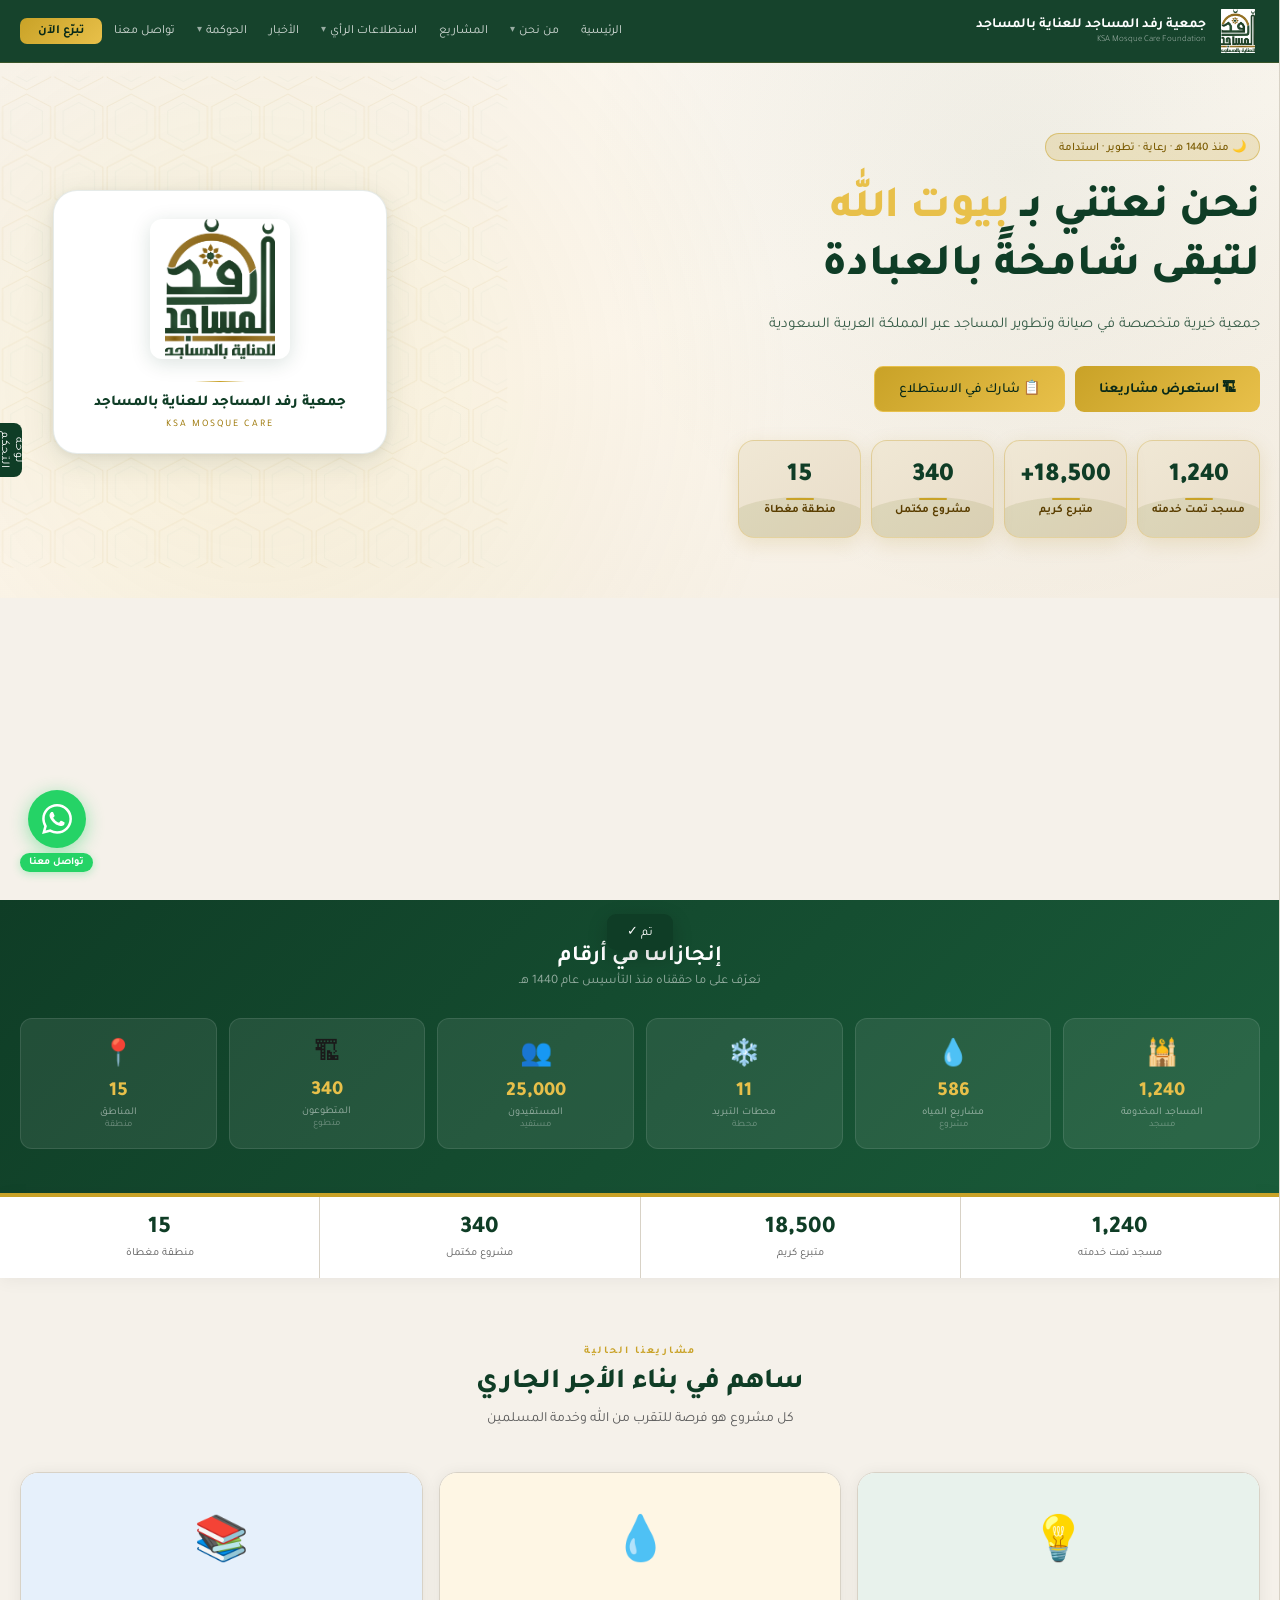
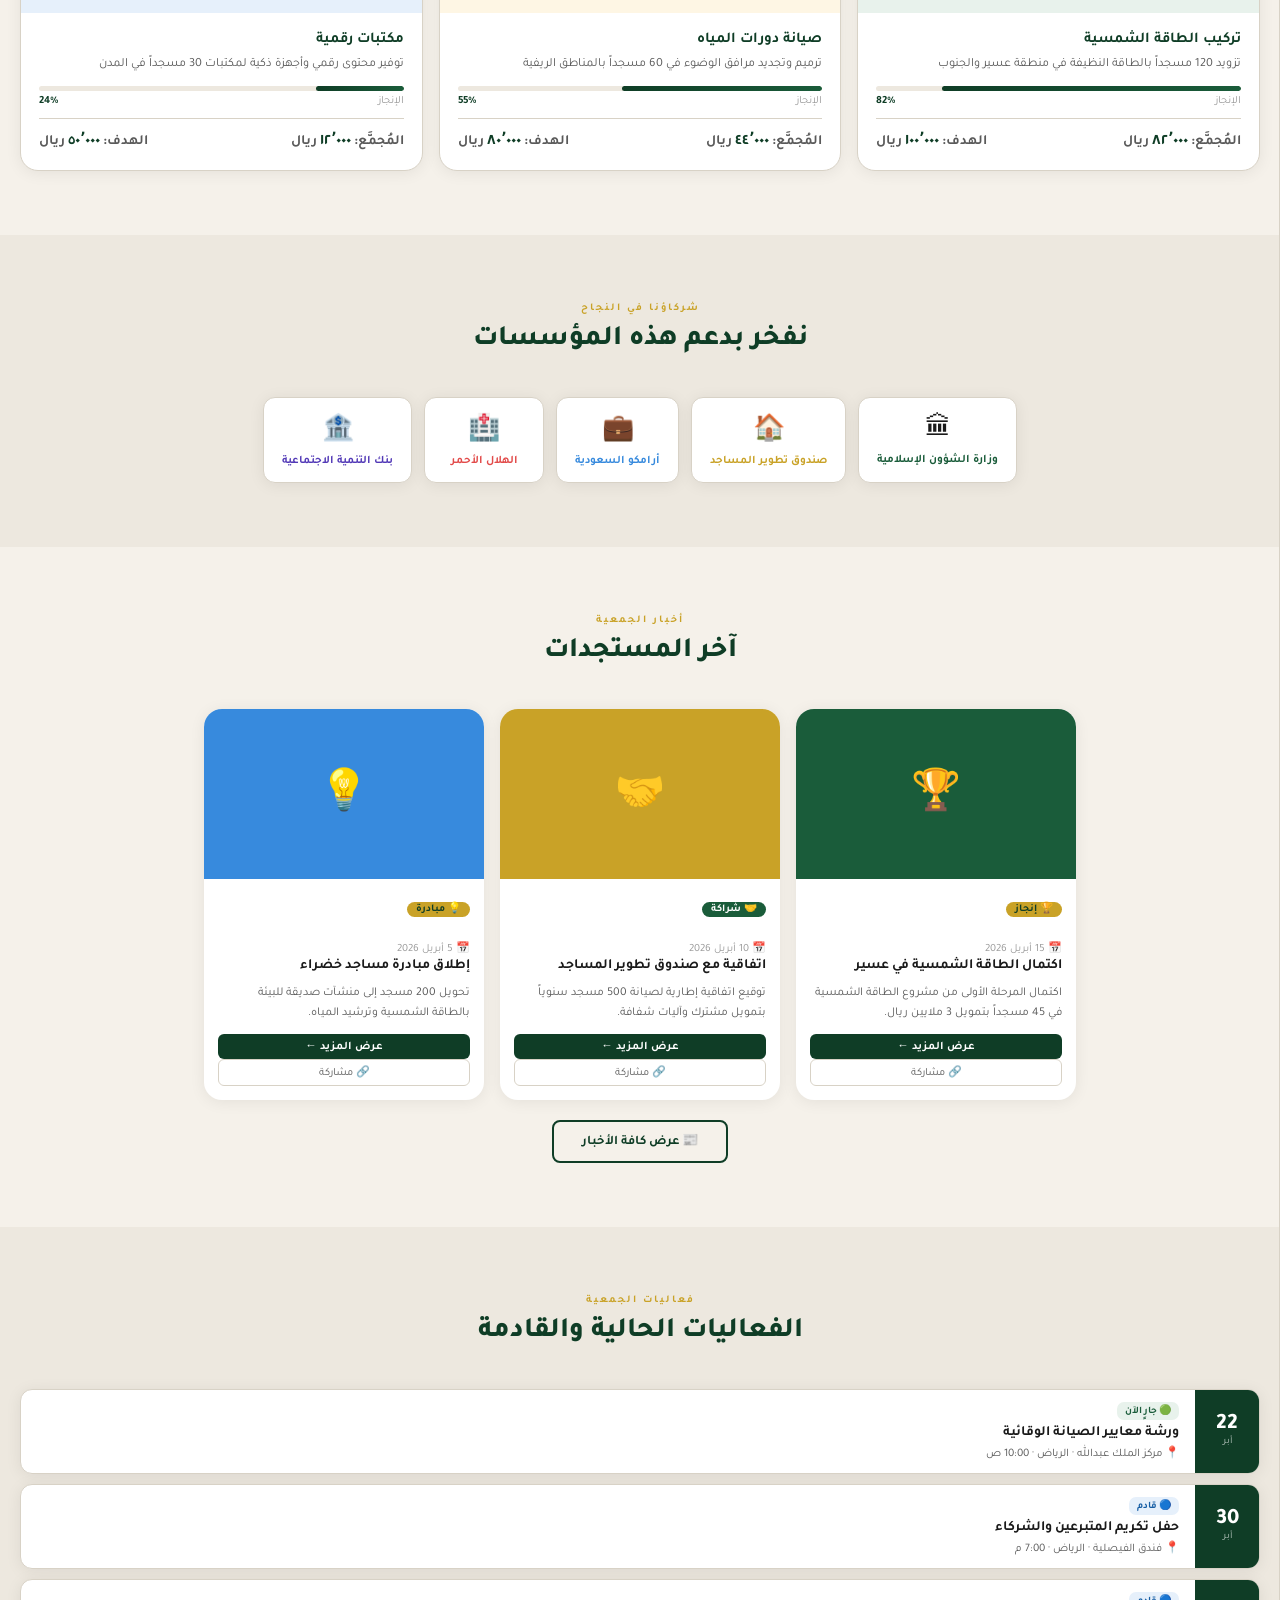
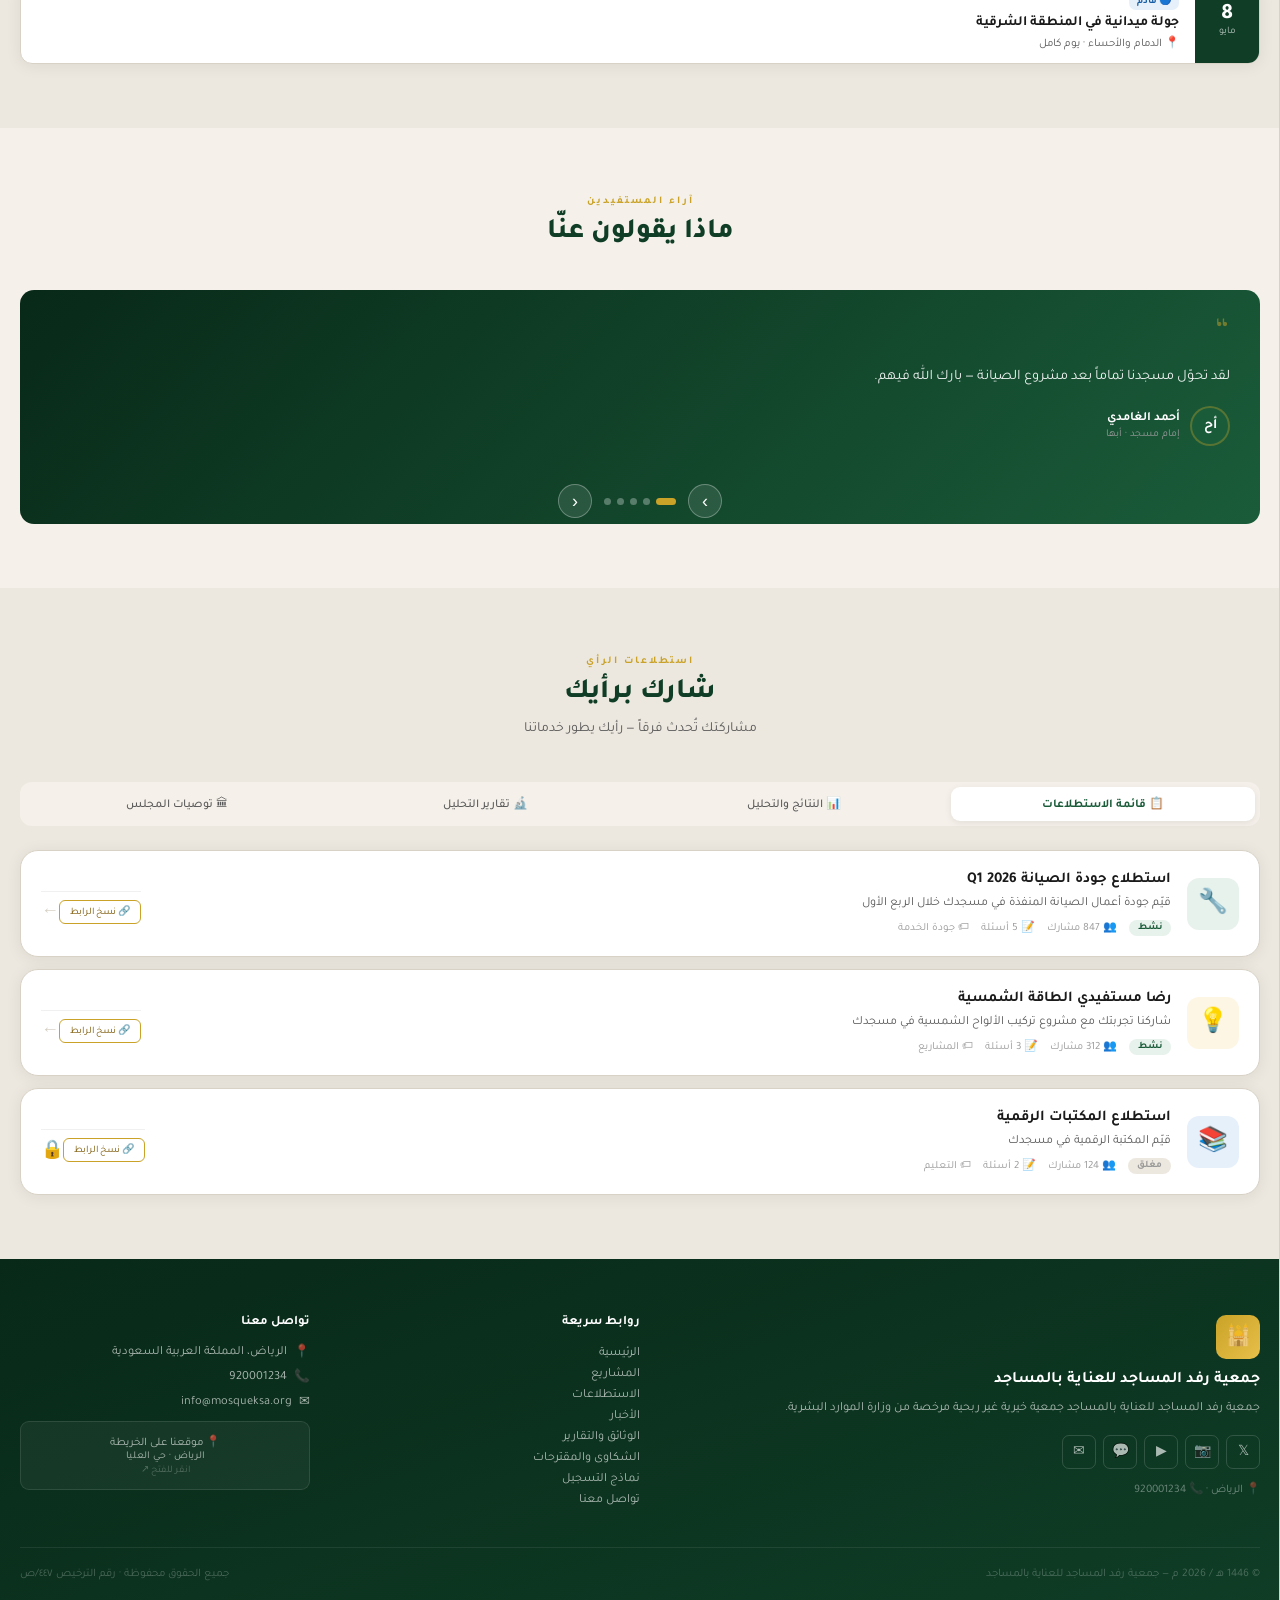
